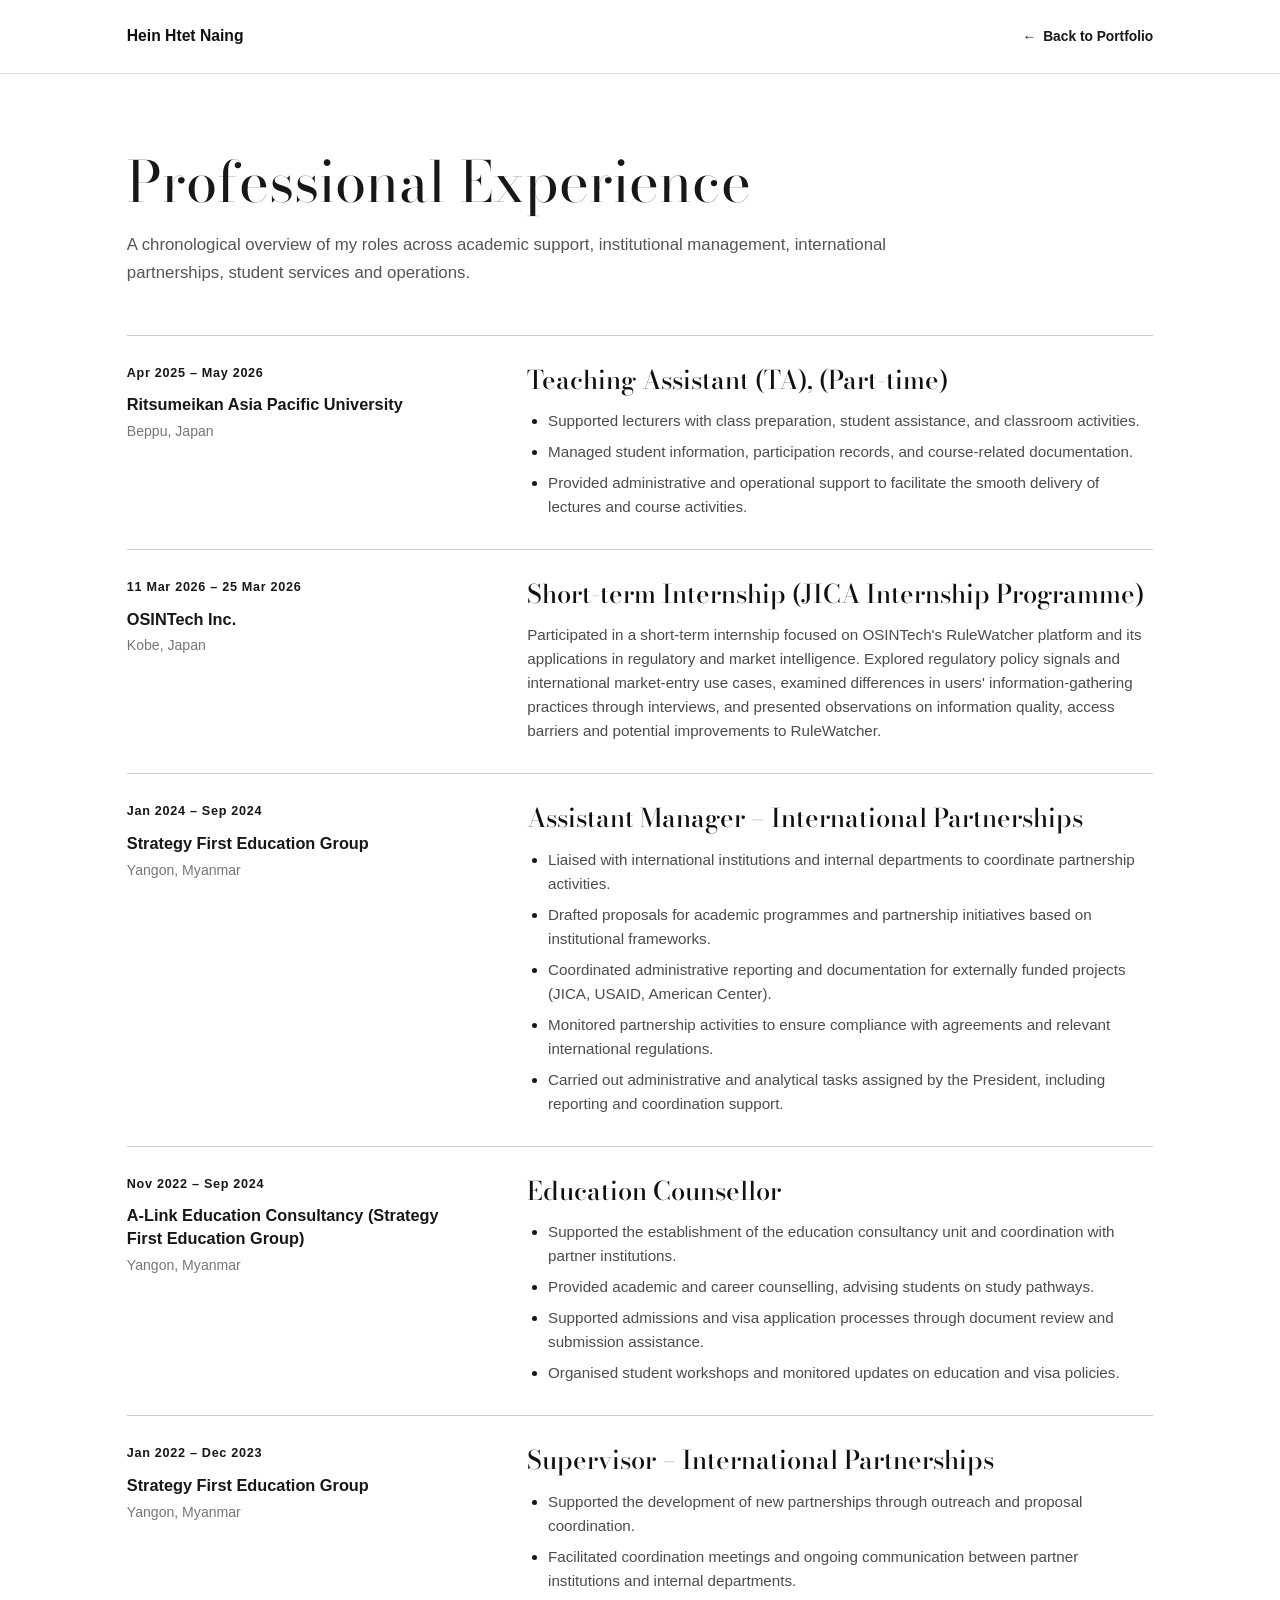
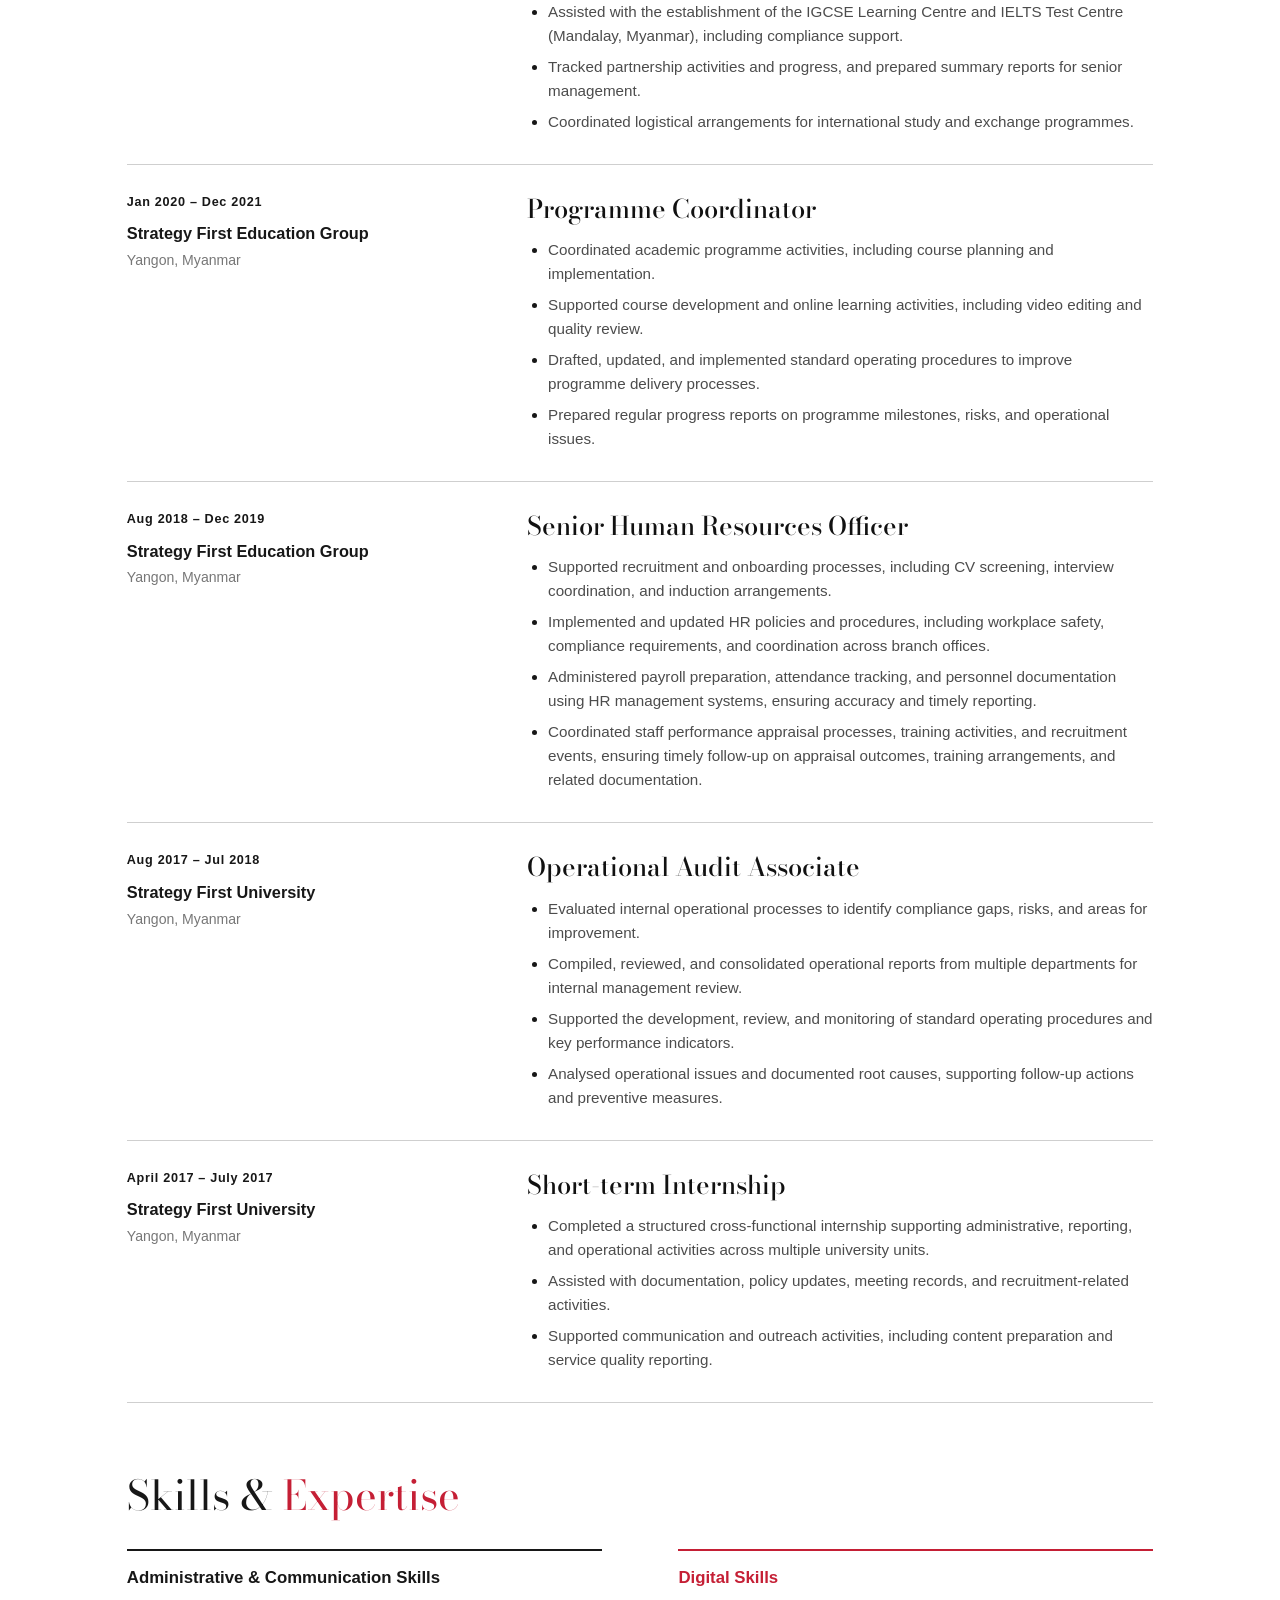
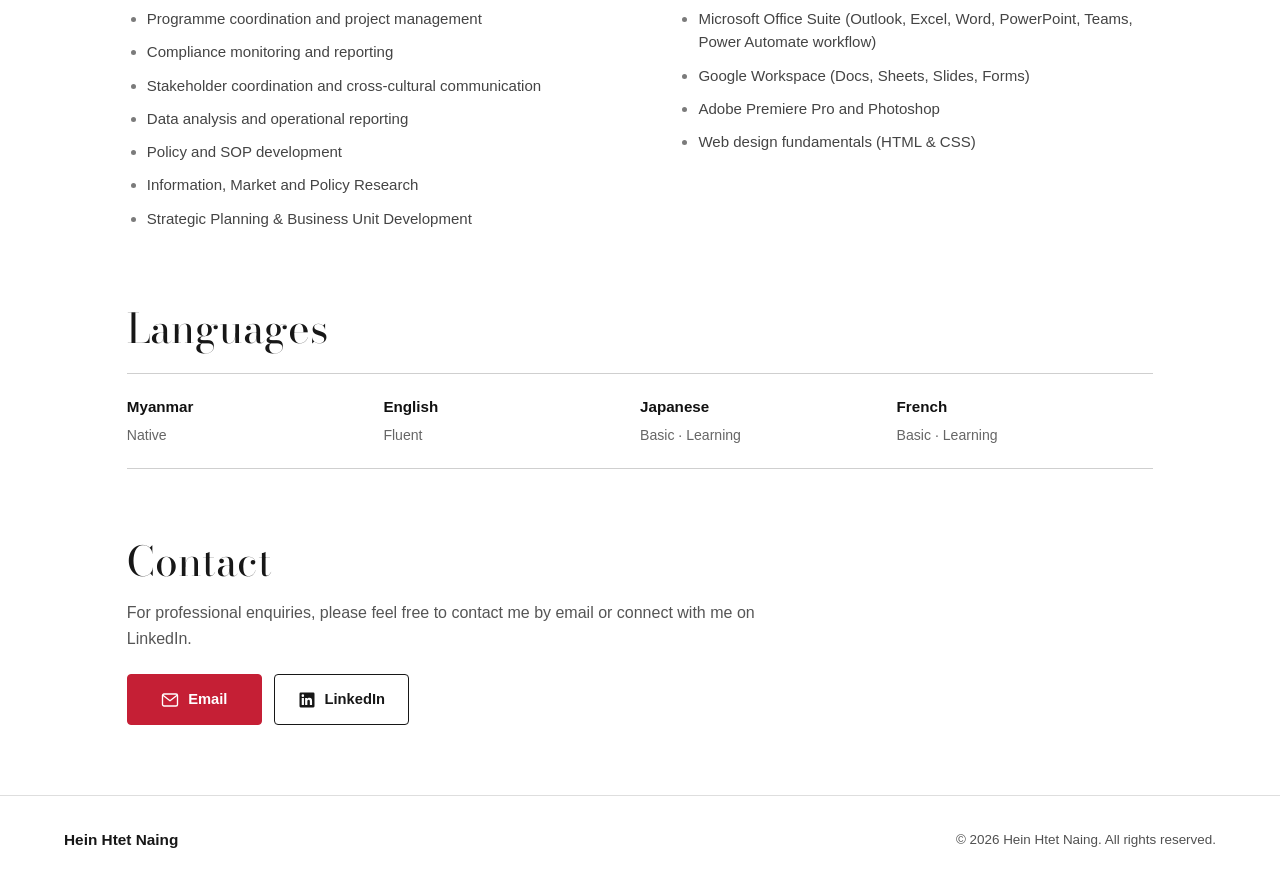
==== experience.html @ aef431fb "Refresh CSS version for new monochrome crimson theme" ====
<!DOCTYPE html>
<html lang="en">
<head>
    <meta charset="UTF-8">
    <meta name="viewport" content="width=device-width, initial-scale=1.0">
    <meta name="description" content="Professional experience of Hein Htet Naing.">
    <title>Professional Experience | Hein Htet Naing</title>
    <link rel="preconnect" href="https://fonts.googleapis.com">
    <link rel="preconnect" href="https://fonts.gstatic.com" crossorigin>
    <link href="https://fonts.googleapis.com/css2?family=Bodoni+Moda:wght@400;500;600&display=swap" rel="stylesheet">
    <link rel="stylesheet" href="css/style.css?v=20261022-bwcrimson1">
</head>
<body class="experience-standalone">
    <header class="experience-topbar">
        <div class="experience-topbar-inner">
            <a class="experience-brand" href="index.html">Hein Htet Naing</a>
            <a class="experience-back" href="index.html#experience"><span aria-hidden="true">←</span> Back to Portfolio</a>
        </div>
    </header>
    <main class="experience-detail-page">
        <header class="experience-page-header">
            <h1>Professional <span class="experience-title-accent">Experience</span></h1>
            <p>A chronological overview of my roles across academic support, institutional management, international partnerships, student services and operations.</p>
        </header>
        <section aria-label="Employment history" class="experience-list">
            <article class="experience-entry">
                <div class="experience-meta">
                    <span class="experience-date">Apr 2025 – May 2026</span>
                    <h3>Ritsumeikan Asia Pacific University</h3>
                    <span class="experience-location">Beppu, Japan</span>
                </div>
                <div class="experience-detail">
                    <h4>Teaching Assistant (TA), (Part-time)</h4>
                    <ul class="experience-responsibilities">
                        <li>Supported lecturers with class preparation, student assistance, and classroom activities.</li>
                        <li>Managed student information, participation records, and course-related documentation.</li>
                        <li>Provided administrative and operational support to facilitate the smooth delivery of lectures and course activities.</li>
                    </ul>
                </div>
            </article>
            <article class="experience-entry">
                <div class="experience-meta">
                    <span class="experience-date">11 Mar 2026 – 25 Mar 2026</span>
                    <h3>OSINTech Inc.</h3>
                    <span class="experience-location">Kobe, Japan</span>
                </div>
                <div class="experience-detail">
                    <h4>Short-term Internship (JICA Internship Programme)</h4>
                    <p>Participated in a short-term internship focused on OSINTech's RuleWatcher platform and its applications in regulatory and market intelligence. Explored regulatory policy signals and international market-entry use cases, examined differences in users' information-gathering practices through interviews, and presented observations on information quality, access barriers and potential improvements to RuleWatcher.</p>
                </div>
            </article>
            
            <article class="experience-entry">
                <div class="experience-meta">
                    <span class="experience-date">Jan 2024 – Sep 2024</span>
                    <h3>Strategy First Education Group</h3>
                    <span class="experience-location">Yangon, Myanmar</span>
                </div>
                <div class="experience-detail">
                    <h4>Assistant Manager – International Partnerships</h4>
                    <ul class="experience-responsibilities">
                        <li>Liaised with international institutions and internal departments to coordinate partnership activities.</li>
                        <li>Drafted proposals for academic programmes and partnership initiatives based on institutional frameworks.</li>
                        <li>Coordinated administrative reporting and documentation for externally funded projects (JICA, USAID, American Center).</li>
                        <li>Monitored partnership activities to ensure compliance with agreements and relevant international regulations.</li>
                        <li>Carried out administrative and analytical tasks assigned by the President, including reporting and coordination support.</li>
                    </ul>
                </div>
            </article>
            <article class="experience-entry">
                <div class="experience-meta">
                    <span class="experience-date">Nov 2022 – Sep 2024</span>
                    <h3>A-Link Education Consultancy (Strategy First Education Group)</h3>
                    <span class="experience-location">Yangon, Myanmar</span>
                </div>
                <div class="experience-detail">
                    <h4>Education Counsellor</h4>
                    <ul class="experience-responsibilities">
                        <li>Supported the establishment of the education consultancy unit and coordination with partner institutions.</li>
                        <li>Provided academic and career counselling, advising students on study pathways.</li>
                        <li>Supported admissions and visa application processes through document review and submission assistance.</li>
                        <li>Organised student workshops and monitored updates on education and visa policies.</li>
                    </ul>
                </div>
            </article>
            <article class="experience-entry">
                <div class="experience-meta">
                    <span class="experience-date">Jan 2022 – Dec 2023</span>
                    <h3>Strategy First Education Group</h3>
                    <span class="experience-location">Yangon, Myanmar</span>
                </div>
                <div class="experience-detail">
                    <h4>Supervisor – International Partnerships</h4>
                    <ul class="experience-responsibilities">
                        <li>Supported the development of new partnerships through outreach and proposal coordination.</li>
                        <li>Facilitated coordination meetings and ongoing communication between partner institutions and internal departments.</li>
                        <li>Assisted with the establishment of the IGCSE Learning Centre and IELTS Test Centre (Mandalay, Myanmar), including compliance support.</li>
                        <li>Tracked partnership activities and progress, and prepared summary reports for senior management.</li>
                        <li>Coordinated logistical arrangements for international study and exchange programmes.</li>
                    </ul>
                </div>
            </article>
            <article class="experience-entry">
                <div class="experience-meta">
                    <span class="experience-date">Jan 2020 – Dec 2021</span>
                    <h3>Strategy First Education Group</h3>
                    <span class="experience-location">Yangon, Myanmar</span>
                </div>
                <div class="experience-detail">
                    <h4>Programme Coordinator</h4>
                    <ul class="experience-responsibilities">
                        <li>Coordinated academic programme activities, including course planning and implementation.</li>
                        <li>Supported course development and online learning activities, including video editing and quality review.</li>
                        <li>Drafted, updated, and implemented standard operating procedures to improve programme delivery processes.</li>
                        <li>Prepared regular progress reports on programme milestones, risks, and operational issues.</li>
                    </ul>
                </div>
            </article>
            <article class="experience-entry">
                <div class="experience-meta">
                    <span class="experience-date">Aug 2018 – Dec 2019</span>
                    <h3>Strategy First Education Group</h3>
                    <span class="experience-location">Yangon, Myanmar</span>
                </div>
                <div class="experience-detail">
                    <h4>Senior Human Resources Officer</h4>
                    <ul class="experience-responsibilities">
                        <li>Supported recruitment and onboarding processes, including CV screening, interview coordination, and induction arrangements.</li>
                        <li>Implemented and updated HR policies and procedures, including workplace safety, compliance requirements, and coordination across branch offices.</li>
                        <li>Administered payroll preparation, attendance tracking, and personnel documentation using HR management systems, ensuring accuracy and timely reporting.</li>
                        <li>Coordinated staff performance appraisal processes, training activities, and recruitment events, ensuring timely follow-up on appraisal outcomes, training arrangements, and related documentation.</li>
                    </ul>
                </div>
            </article>
            <article class="experience-entry">
                <div class="experience-meta">
                    <span class="experience-date">Aug 2017 – Jul 2018</span>
                    <h3>Strategy First University</h3>
                    <span class="experience-location">Yangon, Myanmar</span>
                </div>
                <div class="experience-detail">
                    <h4>Operational Audit Associate</h4>
                    <ul class="experience-responsibilities">
                        <li>Evaluated internal operational processes to identify compliance gaps, risks, and areas for improvement.</li>
                        <li>Compiled, reviewed, and consolidated operational reports from multiple departments for internal management review.</li>
                        <li>Supported the development, review, and monitoring of standard operating procedures and key performance indicators.</li>
                        <li>Analysed operational issues and documented root causes, supporting follow-up actions and preventive measures.</li>
                    </ul>
                </div>
            </article>
            <article class="experience-entry">
                <div class="experience-meta">
                    <span class="experience-date">April 2017 – July 2017</span>
                    <h3>Strategy First University</h3>
                    <span class="experience-location">Yangon, Myanmar</span>
                </div>
                <div class="experience-detail">
                    <h4>Short-term Internship</h4>
                    <ul class="experience-responsibilities">
                        <li>Completed a structured cross-functional internship supporting administrative, reporting, and operational activities across multiple university units.</li>
                        <li>Assisted with documentation, policy updates, meeting records, and recruitment-related activities.</li>
                        <li>Supported communication and outreach activities, including content preparation and service quality reporting.</li>
                    </ul>
                </div>
            </article>
        </section>
        <section class="experience-skills-section" aria-labelledby="experience-skills-heading">
            <h2 id="experience-skills-heading">Skills &amp; <span>Expertise</span></h2>
            <div class="experience-skills-grid">
                <div class="experience-skill-column">
                    <h3>Administrative &amp; Communication Skills</h3>
                    <ul>
                        <li>Programme coordination and project management</li>
                        <li>Compliance monitoring and reporting</li>
                        <li>Stakeholder coordination and cross-cultural communication</li>
                        <li>Data analysis and operational reporting</li>
                        <li>Policy and SOP development</li>
                        <li>Information, Market and Policy Research</li>
                        <li>Strategic Planning & Business Unit Development</li>
                    </ul>
                </div>
                <div class="experience-skill-column">
                    <h3>Digital Skills</h3>
                    <ul>
                        <li>Microsoft Office Suite (Outlook, Excel, Word, PowerPoint, Teams, Power Automate workflow)</li>
                        <li>Google Workspace (Docs, Sheets, Slides, Forms)</li>
                        <li>Adobe Premiere Pro and Photoshop</li>
                        <li>Web design fundamentals (HTML &amp; CSS)</li>
                    </ul>
                </div>
            </div>
        </section>
        <section class="experience-languages-section" aria-labelledby="experience-languages-heading">
            <h2 id="experience-languages-heading">Languages</h2>
            <div class="experience-language-list" aria-label="Language proficiency">
                <div><strong>Myanmar</strong><span>Native</span></div>
                <div><strong>English</strong><span>Fluent</span></div>
                <div><strong>Japanese</strong><span>Basic · Learning</span></div>
                <div><strong>French</strong><span>Basic · Learning</span></div>
            </div>
        </section>
        <section class="experience-contact-section" aria-labelledby="experience-contact-heading">
            <h2 id="experience-contact-heading">Contact</h2>
            <p>For professional enquiries, please feel free to contact me by email or connect with me on LinkedIn.</p>
            <div class="experience-contact-links">
                <a href="mailto:hhn.info12@gmail.com"><svg viewBox="0 0 24 24" fill="none" stroke="currentColor" stroke-width="1.8" stroke-linecap="round" stroke-linejoin="round" aria-hidden="true"><rect x="2" y="4" width="20" height="16" rx="2"/><path d="m3 6 9 7 9-7"/></svg>Email</a>
                <a href="https://www.linkedin.com/in/hhn0011" target="_blank" rel="noopener noreferrer"><svg viewBox="0 0 24 24" fill="currentColor" aria-hidden="true"><path d="M20.45 2H3.55A1.55 1.55 0 0 0 2 3.55v16.9A1.55 1.55 0 0 0 3.55 22h16.9A1.55 1.55 0 0 0 22 20.45V3.55A1.55 1.55 0 0 0 20.45 2ZM7.94 18.75H4.97V9.2h2.97ZM6.46 7.9a1.72 1.72 0 1 1 0-3.44 1.72 1.72 0 0 1 0 3.44Zm12.29 10.85h-2.96V14.1c0-1.11-.02-2.53-1.54-2.53-1.54 0-1.77 1.2-1.77 2.45v4.73H9.52V9.2h2.84v1.3h.04c.4-.75 1.36-1.54 2.8-1.54 3 0 3.55 1.98 3.55 4.55Z"/></svg>LinkedIn</a>
            </div>
        </section>
    </main>
    <footer class="site-footer experience-detail-footer">
        <div class="footer-inner">
            <span class="footer-name">Hein Htet Naing</span>
            <div class="footer-right">
                <span class="footer-copyright">&copy; 2026 Hein Htet Naing. All rights reserved.</span>
            </div>
        </div>
    </footer>
</body>
</html>
---- css/style.css ----
/* == 01. COLOUR SYSTEM == */
:root {
    --white: #FFFFFF;
    --black: #111111;
    --grey: #555555;
    --red: #C51F35;
    --linkedin-blue: #0A66C2;
    --navy: #193F84;
    --cyan: #55C9D9;
    --green: #00865F;
    --gold: #FFCC00;
    --gold-dark: #806300;
    --light-border: #DDDDDD;
    --nav-space: 132px;
}

/* == 02. BASIC WEBSITE SETTINGS == */
* { margin: 0; padding: 0; box-sizing: border-box; }
html {
    scroll-behavior: smooth;
    /* Gentle page-to-page scrolling without trapping longer sections */
    scroll-snap-type: none;
}
body {
    font-family: Arial, Helvetica, sans-serif;
    font-size: 16px;
    line-height: 1.7;
    background: var(--white);
    color: var(--black);
}
a { color: inherit; text-decoration: none; }
a:focus-visible, button:focus-visible {
    outline: 3px solid var(--cyan);
    outline-offset: 3px;
}
.skip-link {
    position: fixed;
    top: -100px; left: 10px; z-index: 2000;
    background: var(--white); color: var(--black);
    padding: 10px 16px;
}
.skip-link:focus { top: 10px; }

/* == 03. FULL-SCREEN INTRODUCTION WITH EDGE-TO-EDGE DIVIDER == */
.Intro {
    width: 100%;
    min-height: 100vh;
    min-height: 100svh;
    padding: 0;
    border-bottom: 2px solid var(--black);
    display: flex;
    align-items: stretch;
    background: var(--white);
    scroll-snap-align: start;
}
.Intro-box {
    width: 100%;
    min-height: calc(100vh - 2px);
    min-height: calc(100svh - 2px);
    display: flex;
    flex-direction: column;
    justify-content: space-evenly;
    padding: clamp(28px, 4vw, 60px) clamp(24px, 6.5vw, 110px);
    padding-left: clamp(46px, 9vw, 150px);
    padding-right: clamp(32px, 7.5vw, 128px);
    border: 0;
    border-radius: 0;
    background: var(--white);
}
.Intro-label {
    color: var(--red);
    font-size: clamp(1.25rem, 1.65vw, 1.5rem);
    font-weight: 700;
    letter-spacing: 0.1em;
    margin-bottom: 0;
}
.Intro h1 {
    font-family: "Bodoni Moda", Georgia, "Times New Roman", serif;
    font-size: clamp(3.7rem, 7vw, 6.6rem);
    font-weight: 400;
    line-height: 0.98;
    letter-spacing: -0.025em;
    color: var(--black);
    margin-bottom: 0;
}

/* == 04. FIVE INTERESTS: ORIGINAL COLOURED UNDERLINES == */
.Intro-interests {
    display: flex;
    flex-wrap: wrap;
    align-items: flex-start;
    gap: 12px 26px;
    margin-bottom: 0;
}
.Intro-interests span {
    display: inline-block;
    width: auto;
    min-height: 0;
    padding: 0 0 6px;
    font-size: clamp(1rem, 1.22vw, 1.13rem);
    font-weight: 600;
    line-height: 1.45;
    text-align: left;
    color: var(--black);
    border: 0;
    border-bottom: 3px solid transparent;
}
.Intro-interests .interest-red { border-bottom-color: var(--red); }
.Intro-interests .interest-navy { border-bottom-color: var(--navy); }
.Intro-interests .interest-cyan { border-bottom-color: var(--cyan); }
.Intro-interests .interest-green { border-bottom-color: var(--green); }
.Intro-interests .interest-gold { border-bottom-color: var(--gold); }

/* == 05. INTRODUCTION PARAGRAPH == */
.Intro-description {
    width: 100%;
    max-width: 920px;
    font-size: clamp(1.075rem, 1.35vw, 1.2rem);
    font-weight: 400;
    line-height: 1.65;
    color: var(--grey);
    white-space: normal;
    margin-bottom: 0;
}

/* == 06. INTRODUCTION BUTTONS == */
.Intro-buttons { display: flex; flex-wrap: wrap; gap: 14px; }
.Intro-buttons a, .Intro-button-placeholder {
    display: inline-flex;
    align-items: center;
    justify-content: center;
    width: 172px;
    min-height: 52px;
    padding: 12px 20px;
    border: 1px solid transparent;
    border-radius: 4px;
    font-size: 1.05rem;
    font-weight: 600;
}
.Intro-button-primary {
    gap: 10px;
    background: var(--linkedin-blue);
    border-color: var(--linkedin-blue);
    color: var(--white);
}
.linkedin-icon {
    display: block;
    width: 20px;
    height: 20px;
    flex: 0 0 20px;
}
.Intro-button-primary:hover {
    background: #004182;
    border-color: #004182;
}
.Intro-button-secondary {
    gap: 10px;
    background: var(--black);
    border-color: var(--black);
    color: var(--white);
}
.Intro-button-secondary:hover {
    background: #333333;
    border-color: #333333;
}
.contact-icon {
    display: block;
    width: 20px;
    height: 20px;
    flex: 0 0 20px;
}
.Intro-button-placeholder { cursor: default; }

/* == 07. REMAINING SECTIONS & LEFT NAVIGATION SPACE == */
.page-content {
    scroll-snap-align: none;
    background-color: #FFFFFF;
    padding: 0 0 0 var(--nav-space);
}
.content-section {
    width: 100%;
    padding: clamp(28px, 4vw, 60px);
    margin: 0;
    background: #FFFFFF;
    color: var(--black);
    scroll-margin-top: 20px;
}
.content-section h2 {
    font-size: clamp(1.6rem, 3vw, 2.5rem);
    line-height: 1.2;
    margin-bottom: 20px;
}
.content-section p {
    max-width: 76ch;
    color: inherit;
}
.dark-section {
    background: var(--white);
    color: var(--black);
    border: 0;
}
/* == ABOUT ME: EDITORIAL TWO-COLUMN LAYOUT == */
.about-section {
    position: relative;
    padding-top: clamp(56px, 8vw, 112px);
    padding-bottom: clamp(56px, 8vw, 112px);
    padding-right: clamp(48px, 8vw, 120px);
}
.about-section::after {
    content: "";
    position: absolute;
    left: calc(-1 * var(--nav-space));
    right: 0;
    bottom: 0;
    height: 2px;
    background: var(--black);
}
.about-layout {
    display: grid;
    grid-template-columns: minmax(220px, 0.85fr) minmax(0, 1.4fr);
    gap: clamp(30px, 6vw, 100px);
    align-items: start;
}
.about-label {
    color: var(--red) !important;
    font-size: 0.9rem;
    font-weight: 700;
    letter-spacing: 0.12em;
    margin-bottom: 22px;
}
.about-section h2 {
    font-family: "Bodoni Moda", Georgia, "Times New Roman", serif;
    font-size: clamp(2.8rem, 4.3vw, 4.6rem);
    font-weight: 400;
    line-height: 1.13;
    letter-spacing: -0.025em;
    margin: 0;
    max-width: 13ch;
}
.about-title-accent { color: var(--navy); }
.about-reflection {
    max-width: 35ch;
    margin-top: clamp(25px, 3vw, 40px);
    font-size: clamp(1.05rem, 1.3vw, 1.2rem);
    line-height: 1.7;
    color: var(--grey) !important;
}
.about-journey-line {
    display: block;
    width: min(100%, 320px);
    height: auto;
    margin-top: 22px;
}
.about-biography {
    max-width: 690px;
    padding-right: clamp(8px, 2vw, 24px);
}
.about-biography p {
    font-size: clamp(1.05rem, 1.25vw, 1.18rem);
    font-weight: 400;
    line-height: 1.85;
    color: var(--grey);
    max-width: none;
}
.about-biography p + p {
    margin-top: 1.4em;
}
@media (max-width: 900px) {
    .about-layout {
        grid-template-columns: 1fr;
        gap: 30px;
    }
    .about-section h2 { max-width: 18ch; }
}
@media (max-width: 768px) {
    .about-section {
        padding-top: 48px;
        padding-bottom: 48px;
        padding-right: 20px;
    }
    .about-section::after { left: 0; }
    .about-biography { padding-right: 0; }
    .about-label { margin-bottom: 16px; }
    .about-section h2 { font-size: clamp(2.7rem, 9vw, 4rem); }
    .about-reflection { margin-top: 22px; }
    .about-journey-line { margin-top: 14px; }
    .about-biography p { font-size: 1.05rem; line-height: 1.75; }
}

/* == AREAS OF FOCUS: FULL-WIDTH DARK RESEARCH SECTION == */
.focus-section {
    position: relative;
    isolation: isolate;
    background: #111111;
    color: #FFFFFF;
    padding-top: clamp(65px, 8vw, 112px);
    padding-bottom: clamp(65px, 8vw, 112px);
    padding-right: clamp(48px, 8vw, 120px);
}
.focus-section::before {
    content: "";
    position: absolute;
    z-index: -1;
    top: 0;
    bottom: 0;
    left: calc(-1 * var(--nav-space));
    right: 0;
    background: #111111;
}
.focus-section::after {
    content: "";
    position: absolute;
    bottom: 0;
    left: calc(-1 * var(--nav-space));
    right: 0;
    height: 1px;
    background: #FFFFFF;
}
.focus-inner { width: 100%; }
.focus-label {
    color: var(--red) !important;
    font-size: 0.9rem;
    font-weight: 700;
    letter-spacing: 0.12em;
    margin-bottom: 18px;
}
.focus-section h2 {
    font-family: "Bodoni Moda", Georgia, "Times New Roman", serif;
    font-size: clamp(3rem, 5vw, 5rem);
    line-height: 1.12;
    letter-spacing: -0.025em;
    font-weight: 400;
    color: #FFFFFF;
    margin-bottom: 24px;
}
.focus-title-accent { color: var(--gold); }
.focus-introduction {
    max-width: 830px !important;
    color: #C9C9C9 !important;
    font-size: clamp(1.05rem, 1.25vw, 1.18rem);
    line-height: 1.52;
}
.focus-grid {
    display: grid;
    grid-template-columns: repeat(2, minmax(0, 1fr));
    column-gap: clamp(32px, 5vw, 80px);
    row-gap: clamp(18px, 2.5vw, 34px);
    margin-top: clamp(25px, 3vw, 43px);
}
.focus-item {
    min-width: 0;
    border-top: 2px solid var(--focus-accent);
    padding-top: 18px;
}
.focus-item-1 { --focus-accent: var(--red); }
.focus-item-2 { --focus-accent: var(--navy); }
.focus-item-3 { --focus-accent: var(--cyan); }
.focus-item-4 { --focus-accent: var(--green); }
.focus-item-5 { --focus-accent: var(--gold); }
.focus-item-6 { --focus-accent: #B9B9B9; }
.focus-number {
    display: block;
    font-size: 0.95rem;
    font-weight: 700;
    letter-spacing: 0.06em;
    color: var(--focus-accent);
    margin-bottom: 10px;
}
.focus-item h3 {
    color: #FFFFFF;
    font-size: clamp(1.15rem, 1.45vw, 1.4rem);
    line-height: 1.35;
    font-weight: 600;
    margin-bottom: 8px;
}
.focus-item p {
    color: #CACACA !important;
    font-size: .875rem;
    line-height: 1.48;
}
@media (max-width: 768px) {
    .content-section.focus-section {
        padding: 52px 24px 64px;
    }
    .focus-grid {
        grid-template-columns: 1fr;
        row-gap: 22px;
        margin-top: 27px;
    }
    .focus-section h2 { font-size: clamp(2.8rem, 9vw, 4.2rem); }
}

/* == EXPERIENCE: EDITORIAL CAREER SUMMARY == */
.experience-section {
    position: relative;
    padding-top: clamp(58px, 7vw, 100px);
    padding-bottom: clamp(64px, 7vw, 105px);
    padding-right: clamp(48px, 8vw, 120px);
}
.experience-section::after {
    content: "";
    position: absolute;
    bottom: 0;
    left: calc(-1 * var(--nav-space));
    right: 0;
    height: 2px;
    background: var(--black);
}
.experience-label {
    color: var(--red) !important;
    font-size: 0.9rem;
    letter-spacing: .12em;
    font-weight: 700;
    margin-bottom: 16px;
}
.experience-section h2 {
    font-family: "Bodoni Moda", Georgia, "Times New Roman", serif;
    font-weight: 400;
    line-height: 1.14;
    letter-spacing: -.025em;
    font-size: clamp(2.8rem, 4.9vw, 4.9rem);
    margin-bottom: 21px;
}
.experience-title-accent { color: var(--navy); }
.experience-intro > p:last-child {
    font-size: clamp(1.05rem, 1.3vw, 1.18rem);
    line-height: 1.75;
    color: var(--grey);
    max-width: 720px;
}
.experience-list { margin-top: clamp(24px, 3vw, 42px); }
.experience-entry {
    border-top: 1px solid #CCCCCC;
    display: grid;
    grid-template-columns: minmax(190px, .9fr) minmax(0, 1.5fr);
    gap: clamp(22px, 5vw, 80px);
    padding: 26px 0 31px;
}
.experience-date {
    display: block;
    font-size: .85rem;
    letter-spacing: .045em;
    color: #696969;
    margin-bottom: 7px;
}
.experience-meta h3 { font-size: 1.07rem; line-height: 1.4; font-weight: 700; }
.experience-location { display: block; margin-top: 4px; color: #777777; font-size: .95rem; line-height: 1.45; }
.experience-detail h4 { font-size: clamp(1.18rem, 1.55vw, 1.45rem); line-height: 1.4; margin-bottom: 11px; }
.experience-note { font-size: .85em; font-weight: 400; color: var(--grey); }
.experience-detail p { color: var(--grey); font-size: 1.02rem; line-height: 1.8; }
.experience-responsibilities { list-style: disc; padding-left: 1.25rem; margin: 4px 0 0; color: var(--grey); font-size: 1.02rem; line-height: 1.5; }
.experience-responsibilities li + li { margin-top: 4px; }
.experience-responsibilities li::marker { color: var(--navy); }
.experience-additional {
    border-top: 1px solid #CCCCCC;
    padding: 22px 0 8px;
}
.experience-additional p {
    color: var(--grey);
    font-size: 1rem;
    line-height: 1.75;
    margin-bottom: 10px;
}
.experience-additional strong { color: var(--black); }
/* Unified accent for all three featured roles. */
.experience-entry-1, .experience-entry-2, .experience-entry-3 { --experience-accent: #193F84; --experience-tint: #EDF2FC; }
.experience-entry { border-top: 2px solid var(--experience-accent, #193F84); }
.experience-entry .experience-date { color: var(--experience-accent, var(--navy)); font-weight: 700; }
.experience-tags { display: flex; flex-wrap: wrap; gap: 9px; margin-top: 16px; }
.experience-tag {
    display: inline-flex;
    align-items: center;
    min-height: 30px;
    padding: 5px 11px;
    border: 1px solid var(--experience-accent, #193F84);
    border-radius: 4px;
    background: var(--experience-tint, #EDF2FC);
    color: var(--experience-accent, var(--navy));
    font-size: .82rem;
    line-height: 1.35;
    font-weight: 600;
}
.experience-more {
    display: inline-flex;
    align-items: center;
    gap: 14px;
    margin-top: 25px;
    padding: 12px 0 6px;
    border-bottom: 2px solid var(--navy);
    font-weight: 700;
    color: var(--navy);
}
.experience-more:hover { color: var(--red); border-bottom-color: var(--red); }
@media (max-width: 768px) {
    .content-section.experience-section { padding: 52px 24px 64px; }
    .experience-entry { grid-template-columns: 1fr; gap: 15px; padding: 23px 0; }
    .experience-section h2 { font-size: clamp(2.7rem, 9vw, 4rem); }
}

/* == EDUCATION: ACADEMIC JOURNEY WITH INSTITUTION MILESTONES == */
.education-section {
    position: relative;
    padding-top: clamp(58px, 7vw, 100px);
    padding-bottom: clamp(70px, 8vw, 118px);
    padding-right: clamp(48px, 8vw, 120px);
}
.education-section::after {
    content: "";
    position: absolute;
    left: calc(-1 * var(--nav-space));
    right: 0;
    bottom: 0;
    height: 2px;
    background: var(--black);
}
.education-label {
    color: var(--red) !important;
    font-size: .9rem;
    font-weight: 700;
    letter-spacing: .12em;
    margin-bottom: 16px;
}
.education-section h2 {
    font-family: "Bodoni Moda", Georgia, "Times New Roman", serif;
    font-weight: 400;
    font-size: clamp(2.8rem, 4.9vw, 4.9rem);
    line-height: 1.14;
    letter-spacing: -.025em;
    margin-bottom: 21px;
}
.education-title-accent { color: var(--green); }
.education-intro > p:last-child {
    color: var(--grey);
    font-size: clamp(1.05rem, 1.3vw, 1.18rem);
    line-height: 1.75;
    max-width: 720px;
}
.education-list {
    margin-top: clamp(25px, 3vw, 43px);
}
.education-entry {
    display: grid;
    grid-template-columns: minmax(110px, 150px) 30px minmax(0, 1fr);
    column-gap: clamp(16px, 2.4vw, 35px);
    min-height: 0;
}
.education-meta {
    padding-top: 7px;
    text-align: right;
}
.education-date {
    color: var(--school-accent);
    font-size: 1.125rem;
    font-weight: 700;
    line-height: 1.45;
}
.education-marker {
    position: relative;
    min-height: 100%;
}
.education-marker::before {
    content: "";
    position: absolute;
    z-index: 1;
    left: 50%;
    top: 8px;
    width: 20px;
    height: 20px;
    transform: translateX(-50%);
    border-radius: 50%;
    border: 3px solid #FFFFFF;
    box-shadow: 0 0 0 1px var(--school-accent);
    background: var(--school-accent);
}
.education-marker::after {
    content: "";
    position: absolute;
    left: calc(50% - 1px);
    top: 31px;
    bottom: 0;
    width: 2px;
    background: #D3D7DC;
}
.education-entry:last-child .education-marker::after { bottom: -34px; }
.education-details {
    padding-bottom: clamp(28px, 3.5vw, 46px);
    min-width: 0;
}
.education-entry:last-child .education-details { padding-bottom: 0; }
.education-details::before { content: none; display: none; }
.education-details h3 {
    font-family: "Bodoni Moda", Georgia, "Times New Roman", serif;
    color: var(--black);
    font-size: clamp(1.38rem, 2vw, 1.92rem);
    font-weight: 500;
    line-height: 1.32;
    letter-spacing: -.012em;
    margin: 0 0 10px;
}
.education-school {
    color: #333333 !important;
    font-size: 1rem;
    line-height: 1.4;
    font-weight: 500;
}
.education-note {
    color: #6B6B6B !important;
    font-size: 1rem;
    line-height: 1.5;
    margin-top: 9px;
}
@media (max-width: 768px) {
    .content-section.education-section { padding: 52px 24px 76px; }
    .education-section h2 { font-size: clamp(2.7rem, 9vw, 4rem); }
    .education-list { margin-top: 25px; }
    .education-entry { grid-template-columns: minmax(75px, 88px) 22px minmax(0,1fr); column-gap: 10px; min-height: 0; }
    .education-meta { padding-top: 5px; }
    .education-date { font-size: 1rem; }
    .education-marker::before { width: 17px; height: 17px; top: 7px; }
    .education-marker::after { top: 27px; }
    .education-details h3 { font-size: clamp(1.25rem, 5vw, 1.65rem); }
    .education-details { padding-bottom: 30px; }
    .education-school, .education-note { font-size: 1rem; }
}
@media (max-width: 380px) {
    .education-entry { grid-template-columns: 68px 18px minmax(0,1fr); column-gap: 8px; }
    .education-date { font-size: 1rem; }
}

/* == LANGUAGES: FOUR-COLUMN DARK MULTILINGUAL PROFICIENCY == */
.languages-section {
    position: relative;
    isolation: isolate;
    background: #111111;
    color: #FFFFFF;
    padding-top: clamp(56px, 7vw, 92px);
    padding-bottom: clamp(56px, 7vw, 92px);
    padding-right: clamp(48px, 8vw, 120px);
}
.languages-section::before {
    content: "";
    position: absolute;
    z-index: -1;
    top: 0;
    bottom: 0;
    left: calc(-1 * var(--nav-space));
    right: 0;
    background: #111111;
}
.languages-section::after {
    content: "";
    position: absolute;
    bottom: 0;
    left: calc(-1 * var(--nav-space));
    right: 0;
    height: 1px;
    background: #FFFFFF;
}
.languages-label {
    color: var(--red) !important;
    font-size: .9rem;
    font-weight: 700;
    letter-spacing: .12em;
    margin-bottom: 18px;
}
.languages-section h2 {
    font-family: "Bodoni Moda", Georgia, "Times New Roman", serif;
    font-size: clamp(3rem, 5vw, 5rem);
    line-height: 1.12;
    letter-spacing: -.025em;
    font-weight: 400;
    color: #FFFFFF;
    margin-bottom: 24px;
}
.languages-title-accent { color: var(--gold); }
.languages-introduction {
    max-width: 830px;
    color: #C9C9C9 !important;
    font-size: clamp(1.05rem, 1.25vw, 1.18rem);
    line-height: 1.8;
}
.language-grid {
    display: grid;
    grid-template-columns: repeat(4, minmax(0, 1fr));
    margin-top: clamp(32px, 4vw, 54px);
    border: 1px solid #3A3A3A;
}
.language-cell {
    display: flex;
    flex-direction: column;
    align-items: center;
    text-align: center;
    min-width: 0;
    padding: 26px clamp(10px, 1.7vw, 22px) 22px;
    border-right: 1px solid #3A3A3A;
}
.language-cell:last-child { border-right: 0; }
.language-glyph {
    font-family: "Bodoni Moda", Georgia, serif;
    font-size: clamp(2.2rem, 3vw, 3rem);
    font-weight: 400;
    color: var(--gold);
    line-height: 1.2;
    margin-bottom: 12px;
}
.language-cell h3 {
    font-family: "Bodoni Moda", Georgia, serif;
    font-weight: 500;
    font-size: clamp(1.05rem, 1.35vw, 1.35rem);
    line-height: 1.35;
    color: #FFFFFF;
}
.language-level {
    margin-top: 8px;
    font-size: 1rem;
    line-height: 1.5;
    color: #C9C9C9 !important;
}
.language-stars {
    display: flex;
    justify-content: center;
    gap: 4px;
    margin-top: auto;
    padding-top: 16px;
    font-size: 1rem;
    line-height: 1;
}
.star-filled { color: var(--gold); font-family: Arial, Helvetica, sans-serif; font-weight: 700; }
.star-empty { color: #777777; font-family: Arial, Helvetica, sans-serif; font-weight: 400; }
@media (max-width: 1000px) {
    .language-grid { grid-template-columns: repeat(2, minmax(0, 1fr)); }
    .language-cell:nth-child(2) { border-right: 0; }
    .language-cell:nth-child(-n+2) { border-bottom: 1px solid #3A3A3A; }
}
@media (max-width: 768px) {
    .content-section.languages-section { padding: 52px 24px 64px; }
    .languages-section h2 { font-size: clamp(2.8rem, 9vw, 4.2rem); }
    .language-grid { margin-top: 32px; }
}
@media (max-width: 460px) {
    .language-grid { grid-template-columns: 1fr; }
    .language-cell { border-right: 0; border-bottom: 1px solid #3A3A3A; }
    .language-cell:last-child { border-bottom: 0; }
}

/* == CONSISTENT, RESTRAINED SECTION HEADINGS == */
.about-section h2,
.focus-section h2,
.experience-section h2,
.education-section h2,
.languages-section h2 {
    font-size: clamp(2.5rem, 4.3vw, 4.3rem);
}
@media (max-width: 768px) {
    .about-section h2,
    .focus-section h2,
    .experience-section h2,
    .education-section h2,
    .languages-section h2 {
        font-size: clamp(2.35rem, 7.5vw, 3.5rem);
    }
}

/* == CREDENTIALS: INTERACTIVE WHITE AND GOLD DIRECTORY == */
.credentials-section {
    position: relative;
    background: #FFFFFF;
    padding-top: clamp(58px, 7vw, 100px);
    padding-bottom: clamp(64px, 7vw, 105px);
    padding-right: clamp(48px, 8vw, 120px);
}
.credentials-section::after {
    content: "";
    position: absolute;
    bottom: 0;
    left: calc(-1 * var(--nav-space));
    right: 0;
    height: 2px;
    background: var(--black);
}
.credentials-label {
    color: var(--red) !important;
    font-size: .9rem;
    font-weight: 700;
    letter-spacing: .12em;
    margin-bottom: 16px;
}
.credentials-heading-row {
    display: flex;
    align-items: center;
    justify-content: space-between;
    gap: 20px;
}
.credentials-section h2 {
    font-family: "Bodoni Moda", Georgia, "Times New Roman", serif;
    font-size: clamp(2.5rem, 4.3vw, 4.3rem);
    font-weight: 400;
    line-height: 1.14;
    letter-spacing: -.025em;
    margin: 0;
}
.credentials-title-accent { color: var(--gold); }
.credential-award-icon { width: 24px; height: 24px; flex: 0 0 24px; }
.credentials-tabs {
    display: flex;
    flex-wrap: wrap;
    gap: 10px;
    margin: clamp(36px, 4vw, 56px) 0 24px;
}
.credentials-tab {
    background: #FFFFFF;
    color: #111111;
    border: 1px solid #E4CE93;
    border-radius: 5px;
    font: 600 .95rem/1.3 Arial, Helvetica, sans-serif;
    padding: 11px 18px;
    cursor: pointer;
    transition: background .18s ease, border-color .18s ease, color .18s ease;
}
.credentials-tab[aria-selected="true"] {
    background: var(--gold);
    color: #FFFFFF;
    border-color: var(--gold);
}
.credentials-tab:hover:not([aria-selected="true"]) { background: #FFF9E9; }
.credentials-tab:focus-visible { outline: 3px solid var(--navy); outline-offset: 3px; }
.credentials-panel { display: grid; gap: 12px; }
.credentials-panel[hidden] { display: none; }
.credential-item {
    display: flex;
    align-items: flex-start;
    gap: 18px;
    border: 2px solid #E4CE77;
    border-radius: 7px;
    padding: 18px 24px 18px 20px;
    background: #FFFFFF;
    transition: background .18s ease, border-color .18s ease;
}
.credential-item:hover { background: #FFFBEF; border-color: #D1AA19; }
.credential-item::before {
    content: "";
    align-self: stretch;
    flex: 0 0 4px;
    width: 4px;
    border-radius: 2px;
    background: var(--gold);
}
.credential-item-body { flex: 1 1 auto; min-width: 0; }
.credential-issuer {
    font-size: .78rem;
    line-height: 1.5;
    font-weight: 700;
    text-transform: uppercase;
    letter-spacing: .07em;
    color: #947300 !important;
    margin-bottom: 4px;
}
.credential-item h3 {
    font-size: .9rem;
    line-height: 1.38;
    font-weight: 600;
    color: #161616;
}
.credentials-panel#credentials-panel-activities .credential-item h3 { font-weight: 400; }
.credentials-panel#credentials-panel-activities .credential-item h3 strong { font-weight: 700; }
.credential-year { margin-top: 4px; color: #666666 !important; font-size: .86rem; line-height: 1.35; }
.credential-item > .credential-award-icon { color: var(--gold); width: 20px; height: 20px; margin-top: 3px; }
@media (max-width: 768px) {
    .content-section.credentials-section { padding: 52px 24px 64px; }
    .credentials-section h2 { font-size: clamp(2.35rem, 7.5vw, 3.5rem); }
    .credentials-tabs { margin-top: 32px; }
    .credential-item { padding: 18px 15px; gap: 12px; }
    .credential-issuer { font-size: .73rem; }
    .credential-item h3 { font-size: .88rem; }
}
@media (max-width: 420px) {
    .credentials-tab { padding: 10px 12px; }
}

/* == HOBBIES: COMPACT TWO-COLUMN EDITORIAL LIST == */
.hobbies-section {
    position: relative;
    background: #FFFFFF;
    padding-top: clamp(52px, 6vw, 84px);
    padding-bottom: clamp(56px, 6vw, 88px);
    padding-right: clamp(48px, 8vw, 120px);
}
.hobbies-section::after {
    content: "";
    position: absolute;
    left: calc(-1 * var(--nav-space));
    right: 0;
    bottom: 0;
    height: 2px;
    background: #111111;
}
.hobbies-label { color: var(--red) !important; font-size: .9rem; font-weight: 700; letter-spacing: .12em; margin-bottom: 16px; }
.hobbies-section h2 {
    font-family: "Bodoni Moda", Georgia, "Times New Roman", serif;
    font-size: clamp(2.5rem, 4.3vw, 4.3rem);
    font-weight: 400;
    line-height: 1.14;
    letter-spacing: -.025em;
    margin-bottom: 15px;
}
.hobbies-title-accent { color: var(--green); }
.hobbies-intro { color: #555555 !important; font-size: 1.06rem; line-height: 1.55; max-width: 720px; }
.hobbies-grid {
    display: grid;
    grid-template-columns: repeat(2, minmax(0, 1fr));
    column-gap: clamp(24px, 4vw, 68px);
    row-gap: 0;
    margin-top: clamp(19px, 2.6vw, 34px);
}
.hobby-card {
    --hobby-accent: var(--green);
    display: flex;
    align-items: flex-start;
    min-width: 0;
    gap: 13px;
    padding: 20px 0;
    border: none;
    border-bottom: 1px solid #D9DDDD;
    border-radius: 0;
    background: transparent;
}
.hobby-card:nth-child(1) { --hobby-accent: var(--red); }
.hobby-card:nth-child(2) { --hobby-accent: var(--gold); }
.hobby-card:nth-child(3) { --hobby-accent: var(--cyan); }
.hobby-card:nth-child(4) { --hobby-accent: var(--green); }
.hobby-icon { display: block; flex: 0 0 30px; color: var(--hobby-accent); width: 30px; height: 30px; margin: 0; }
.hobby-card-copy { flex: 1 1 auto; min-width: 0; }
.hobby-card h3 { font-size: 1.06rem; font-weight: 600; line-height: 1.35; margin: 0 0 4px; }
.hobby-card p { font-size: .9rem; line-height: 1.45; color: #555555 !important; }
@media (max-width: 768px) {
    .content-section.hobbies-section { padding: 52px 24px 64px; }
    .hobbies-section h2 { font-size: clamp(2.35rem, 7.5vw, 3.5rem); }
    .hobbies-grid { column-gap: 22px; margin-top: 20px; }
    .hobby-card { padding: 17px 0; gap: 10px; }
}
@media (max-width: 520px) {
    .hobbies-grid { grid-template-columns: 1fr; }
}

/* == CONTACT: BLACK / BRIGHT CYAN TYPOGRAPHIC CLOSING == */
.contact-section {
    position: relative;
    isolation: isolate;
    background: #111111;
    color: #FFFFFF;
    padding-top: clamp(64px, 8vw, 118px);
    padding-bottom: clamp(64px, 8vw, 118px);
    padding-right: clamp(48px, 8vw, 120px);
}
.contact-section::before {
    content: "";
    position: absolute;
    z-index: -1;
    inset: 0 0 0 calc(-1 * var(--nav-space));
    background: #111111;
}
.contact-label {
    color: var(--red) !important;
    font-size: .9rem;
    font-weight: 700;
    letter-spacing: .12em;
    margin-bottom: 17px;
}
.contact-section h2 {
    font-family: Arial, Helvetica, sans-serif;
    font-size: clamp(2.9rem, 4.8vw, 4.75rem);
    font-weight: 400;
    line-height: 1.14;
    letter-spacing: -.025em;
    color: #FFFFFF;
    margin: 0 0 22px;
}
.contact-title-accent { color: var(--cyan); }
.contact-intro {
    color: #D1D1D1 !important;
    font-family: "Bodoni Moda", Georgia, "Times New Roman", serif;
    font-style: normal;
    font-weight: 400;
    font-size: clamp(1.56rem, 2.35vw, 2.05rem);
    line-height: 1.45;
    max-width: 790px;
}
.contact-intro-line { display: block; }
.contact-details {
    margin-top: clamp(32px, 4vw, 56px);
    border-top: 2px solid var(--cyan);
}
.contact-primary {
    display: flex;
    justify-content: space-between;
    align-items: center;
    gap: 18px;
    padding: 20px 12px 22px 24px;
    text-decoration: none;
    border: 1px solid rgba(85, 201, 217, .45);
    border-radius: 6px 6px 0 0;
}
.contact-primary-text { display: flex; flex-direction: column; gap: 3px; min-width: 0; }
.contact-method-label {
    color: var(--cyan);
    font-size: .875rem;
    font-weight: 700;
    letter-spacing: .1em;
}
.contact-primary .contact-method-label { color: #AFAFAF; }
.contact-primary-address {
    color: #FFFFFF;
    font-size: .875rem;
    font-weight: 600;
    overflow-wrap: anywhere;
}
.contact-link-arrow {
    flex: 0 0 26px;
    width: 26px;
    height: 26px;
    color: var(--cyan);
    transition: transform .18s ease;
}
.contact-primary:hover .contact-link-arrow, .contact-primary:focus-visible .contact-link-arrow { transform: translate(3px, -3px); }
.contact-secondary {
    display: grid;
    grid-template-columns: repeat(3, minmax(0, 1fr));
    gap: 0;
    padding-top: 0;
}
.contact-method {
    display: flex;
    flex-direction: column;
    gap: 3px;
    min-width: 0;
    padding: 10px 12px 12px 24px;
    border: 1px solid rgba(85, 201, 217, .45);
    border-top: 0;
    border-radius: 0;
    color: #FFFFFF;
    text-decoration: none;
}
.contact-method:not(:first-child) { border-left: 0; }
.contact-method:first-child { border-bottom-left-radius: 6px; }
.contact-method:last-child { border-bottom-right-radius: 6px; }
.contact-method-value { color: #FFFFFF; font-size: .875rem; line-height: 1.35; overflow-wrap: anywhere; }
.contact-primary:hover .contact-primary-address, .contact-primary:focus-visible .contact-primary-address,
.contact-method:hover .contact-method-value, .contact-method:focus-visible .contact-method-value { color: var(--cyan); }
.contact-section a:focus-visible { outline: 2px solid var(--cyan); outline-offset: 5px; }
.site-footer {
    background: #111111;
    color: #AFAFAF;
    border-top: 1px solid #383838;
}
.site-footer a { color: var(--cyan); }
@media (max-width: 768px) {
    .content-section.contact-section { padding: 52px 24px 70px; }
    .contact-section h2 { font-size: clamp(2.45rem, 7.7vw, 3.8rem); }
    .contact-secondary { grid-template-columns: 1fr; gap: 0; padding-top: 0; }
    .contact-method { padding: 12px 12px 12px 24px; border: 1px solid rgba(85, 201, 217, .45); border-top: 0; border-radius: 0; }
    .contact-method:not(:first-child) { border-left: 1px solid rgba(85, 201, 217, .45); }
    .contact-method:first-child { border-radius: 0; }
    .contact-method:last-child { border-radius: 0 0 6px 6px; }
    .contact-primary { padding: 18px 12px 18px 24px; }
    .contact-intro-line { display: inline; }
    .contact-intro-line:not(:last-child)::after { content: ' '; white-space: pre; }
}
@media (prefers-reduced-motion: reduce) {
    .contact-link-arrow { transition: none; }
}


/* Asia-Pacific Earth in a single bright cyan outline */
.contact-title-row {
    display: flex;
    align-items: center;
    gap: clamp(14px, 2.3vw, 30px);
    flex-wrap: wrap;
    margin-bottom: 24px;
}
.contact-title-row h2 { margin-bottom: 0; }
.contact-earth-icon {
    display: inline-flex;
    align-items: center;
    justify-content: center;
    color: var(--cyan);
    width: clamp(62px, 5.5vw, 88px);
    height: clamp(62px, 5.5vw, 88px);
    flex: 0 0 auto;
}
.contact-earth-icon svg { display: block; width: 100%; height: 100%; }
@media (max-width: 768px) {
    .contact-title-row { gap: 12px; }
    .contact-earth-icon { width: 58px; height: 58px; }
}

/* == 08. FLOATING NAVIGATION == */
.floating-nav {
    position: fixed;
    top: 50%;
    left: 28px;
    transform: translateY(-50%);
    z-index: 1000;
    display: flex;
    flex-direction: column;
    align-items: center;
    gap: 4px;
    width: 66px;
    max-height: calc(100dvh - 32px);
    padding: 10px 6px;
    background: var(--white);
    border: 1px solid var(--light-border);
    border-radius: 18px;
    box-shadow: 0 5px 22px rgba(0,0,0,.16);
    overflow: visible;
    opacity: 0;
    visibility: hidden;
    pointer-events: none;
    transition: opacity .2s ease, visibility .2s ease;
}
.floating-nav.is-visible {
    opacity: 1;
    visibility: visible;
    pointer-events: auto;
}
.floating-nav a {
    display: flex;
    justify-content: center;
    align-items: center;
    position: relative;
    flex: 0 0 auto;
    width: 44px;
    height: 44px;
    border-radius: 10px;
    color: #333333;
    text-decoration: none;
}
/* Match each navigation item's hover and selected state to its section heading accent. */
.floating-nav a[href="#home"] { --nav-accent: var(--red); --nav-ink: #FFFFFF; }
.floating-nav a[href="#about"],
.floating-nav a[href="#experience"] { --nav-accent: var(--navy); --nav-ink: #FFFFFF; }
.floating-nav a[href="#research"],
.floating-nav a[href="#languages"],
.floating-nav a[href="#credentials"] { --nav-accent: var(--gold); --nav-ink: #111111; }
.floating-nav a[href="#education"],
.floating-nav a[href="#hobbies"] { --nav-accent: var(--green); --nav-ink: #FFFFFF; }
.floating-nav a[href="#contact"] { --nav-accent: var(--cyan); --nav-ink: #111111; }
.floating-nav a:hover,
.floating-nav a:focus-visible,
.floating-nav a.active {
    color: var(--nav-ink, #FFFFFF);
    background: var(--nav-accent, var(--red));
}
.nav-icon {
    display: flex;
    align-items: center;
    justify-content: center;
    width: 24px;
    height: 24px;
    flex: 0 0 24px;
}
.nav-icon svg {
    display: block;
    width: 24px;
    height: 24px;
}
.nav-tooltip {
    position: absolute;
    top: 50%;
    left: calc(100% + 13px);
    transform: translateY(-50%) translateX(-4px);
    display: block;
    width: max-content;
    max-width: 240px;
    padding: 7px 12px;
    border: 1px solid #DDDDDD;
    border-radius: 6px;
    background: #FFFFFF;
    box-shadow: 0 4px 12px rgba(0,0,0,.12);
    color: #222222;
    font-size: 14px;
    line-height: 1.4;
    font-weight: 600;
    white-space: nowrap;
    opacity: 0;
    visibility: hidden;
    pointer-events: none;
    transition: opacity .15s ease, transform .15s ease, visibility .15s ease;
    z-index: 1001;
}
.floating-nav a:hover .nav-tooltip,
.floating-nav a:focus-visible .nav-tooltip {
    opacity: 1;
    visibility: visible;
    transform: translateY(-50%) translateX(0);
}
.mobile-menu-button { display: none; }
.site-footer {
    padding: 25px 24px 25px var(--nav-space);
    background: var(--white);
    color: var(--black);
    border-top: 1px solid var(--light-border);
    display: flex;
    justify-content: space-between;
    gap: 16px;
}
.site-footer a { color: var(--navy); }

/* == 09. RESPONSIVE DESIGN == */
@media (max-width: 768px) {
    :root { --nav-space: 0px; }
    .Intro-box {
        padding: 28px clamp(18px, 4vw, 32px);
        padding-left: clamp(32px, 6vw, 48px);
        padding-right: clamp(26px, 5vw, 40px);
        justify-content: center;
        gap: clamp(16px, 3vh, 30px);
    }
    .Intro h1 { font-size: clamp(2.9rem, 9.2vw, 4.7rem); }
    .Intro-interests { gap: 10px 16px; }
    .Intro-interests span { font-size: 0.95rem; border-bottom-width: 2px; }
    .Intro-description { max-width: 100%; font-size: 1.05rem; line-height: 1.65; }
    .page-content { padding: 0; }
    .content-section { padding: 25px 20px; }
    .mobile-menu-button {
        position: fixed;
        display: flex;
        align-items: center;
        justify-content: center;
        bottom: 16px;
        left: 16px;
        z-index: 1100;
        width: 52px;
        height: 52px;
        border: none;
        border-radius: 12px;
        color: var(--white);
        background: var(--red);
        box-shadow: 0 4px 16px rgba(0,0,0,.25);
        font-size: 24px;
        cursor: pointer;
        opacity: 0;
        visibility: hidden;
        pointer-events: none;
    }
    .mobile-menu-button.is-visible {
        opacity: 1;
        visibility: visible;
        pointer-events: auto;
    }
    .floating-nav {
        display: none;
        top: auto;
        bottom: 80px;
        left: 16px;
        transform: none;
        width: min(240px, calc(100vw - 32px));
        max-height: min(70dvh, 520px);
        align-items: stretch;
        padding: 10px;
        overflow-y: auto;
    }
    .floating-nav.is-visible.is-open { display: flex; }
    .floating-nav a {
        width: 100%;
        gap: 12px;
        padding: 9px 12px;
        justify-content: flex-start;
    }
    .nav-tooltip {
        position: static;
        display: inline;
        max-width: none;
        padding: 0;
        border: 0;
        border-radius: 0;
        background: none;
        box-shadow: none;
        color: inherit;
        font-size: 14px;
        opacity: 1;
        visibility: visible;
        transform: none;
        white-space: nowrap;
    }
    .site-footer { padding: 24px 16px 92px; }
}
@media (max-width: 380px) {
    .Intro-buttons { flex-direction: column; align-items: stretch; }
    .Intro-buttons a, .Intro-button-placeholder { width: 100%; }
}
@media (prefers-reduced-motion: reduce) {
    html { scroll-behavior: auto; scroll-snap-type: none; }
    .floating-nav { transition: none; }
}

/* == STANDALONE EXPERIENCE PAGE == */
.experience-detail-page { max-width: 1180px; margin: 0 auto; padding: clamp(32px, 6vw, 80px) clamp(24px, 6vw, 84px); }
.experience-back { display: inline-block; color: var(--navy); font-weight: 700; border-bottom: 1px solid currentColor; margin-bottom: 42px; }
.experience-back:hover { color: var(--red); }
.experience-page-header h1 { font-family: "Bodoni Moda", Georgia, serif; font-weight: 400; font-size: clamp(2.5rem, 4.3vw, 4.3rem); line-height: 1.15; margin-bottom: 22px; }
.experience-page-header > p:last-child { color: var(--grey); font-size: 1.12rem; line-height: 1.8; max-width: 760px; }
.experience-detail-page .experience-list { margin-bottom: 38px; }
.experience-detail-footer { padding-left: clamp(24px, 6vw, 84px); }

/* Give homepage content sections a little more right-side room without
   changing the previously approved left padding or section boundaries. */
.page-content .content-section { padding-right: clamp(56px, 9vw, 140px); }
@media (max-width: 768px) {
    .page-content .content-section { padding-right: 30px; }
}

/* == FINAL FOOTER: FULL-WIDTH WHITE DIVIDER / COPYRIGHT == */
.site-footer {
    display: block;
    width: 100%;
    padding: 0 clamp(24px, 5vw, 78px);
    background: #111111;
    color: #FFFFFF;
    border-top: 1px solid #FFFFFF;
}
.footer-inner {
    display: flex;
    align-items: center;
    justify-content: space-between;
    gap: 20px;
    min-height: 88px;
    padding: 22px 0;
}
.footer-name { font-size: .96rem; font-weight: 600; color: #FFFFFF; }
.footer-right { display: flex; align-items: center; gap: clamp(16px, 2.5vw, 36px); }
.footer-copyright { color: #C6C6C6; font-size: .84rem; line-height: 1.5; }
.site-footer .footer-back-top { color: var(--cyan); font-size: .84rem; font-weight: 600; text-decoration: none; white-space: nowrap; }
.site-footer .footer-back-top:hover { color: #FFFFFF; }
.site-footer .footer-back-top:focus-visible { outline: 2px solid var(--cyan); outline-offset: 5px; }
@media (max-width: 768px) {
    .site-footer { padding: 0 24px 90px; }
    .footer-inner { flex-direction: column; align-items: flex-start; gap: 14px; min-height: 0; padding: 24px 0; }
    .footer-right { justify-content: space-between; width: 100%; flex-wrap: wrap; row-gap: 12px; }
}

/* Homepage footer: stronger spacing without changing the white Experience page. */
body:not(.experience-standalone) > .site-footer {
    padding-inline: clamp(72px, 15vw, 234px);
}
body:not(.experience-standalone) > .site-footer .footer-inner {
    padding-block: 34px;
}
@media (max-width: 768px) {
    body:not(.experience-standalone) > .site-footer {
        padding: 0 clamp(28px, 7vw, 72px) 96px;
    }
    body:not(.experience-standalone) > .site-footer .footer-inner {
        padding-block: 34px;
    }
}

/* == EXPERIENCE ONLY: EDITORIAL CV ON WHITE == */
body.experience-standalone { background: #FFFFFF; color: #111111; }
.experience-standalone .experience-topbar { background: #FFFFFF; border-bottom: 1px solid #DCDCDC; }
.experience-standalone .experience-topbar-inner {
    max-width: 1180px; margin: 0 auto;
    padding: 23px clamp(24px, 6vw, 84px);
    display: flex; align-items: center; justify-content: space-between; gap: 20px;
}
.experience-standalone .experience-brand { font-size: .98rem; font-weight: 700; color: #111111; text-decoration: none; }
.experience-standalone .experience-back {
    display: inline-flex; align-items: center; gap: 7px; margin: 0;
    border: 0; text-decoration: none; color: var(--navy);
    font-size: .86rem; font-weight: 600;
}
.experience-standalone .experience-back:hover { color: var(--red); }
.experience-standalone .experience-detail-page {
    max-width: 1180px; padding: clamp(44px, 6vw, 76px) clamp(24px, 6vw, 84px) 70px;
}
.experience-standalone .experience-page-header { padding-bottom: clamp(32px, 4vw, 48px); }
.experience-standalone .experience-page-header h1 { font-size: clamp(2.6rem, 4.4vw, 4.4rem); margin-bottom: 17px; }
.experience-standalone .experience-page-header > p:last-child {
    color: #555555 !important; max-width: 800px; font-size: 1.05rem; line-height: 1.65;
}
.experience-standalone .experience-list { margin: 0; }
.experience-standalone .experience-entry {
    display: grid;
    grid-template-columns: minmax(200px, .86fr) minmax(0, 1.6fr);
    column-gap: clamp(28px, 5vw, 76px);
    padding: 27px 0 30px;
    border-top: 1px solid #CFCFCF;
    background: #FFFFFF;
}
.experience-standalone .experience-entry:last-child { border-bottom: 1px solid #CFCFCF; }
.experience-standalone .experience-meta { min-width: 0; }
.experience-standalone .experience-date { color: var(--navy); font-size: .79rem; font-weight: 700; letter-spacing: .055em; }
.experience-standalone .experience-meta h3 { font-size: 1.02rem; font-weight: 650; line-height: 1.4; margin-top: 9px; }
.experience-standalone .experience-location { font-size: .88rem; color: #777777; margin-top: 5px; }
.experience-standalone .experience-detail { min-width: 0; }
.experience-standalone .experience-detail h4 {
    font-family: "Bodoni Moda", Georgia, serif;
    font-weight: 500; font-size: clamp(1.32rem, 2vw, 1.8rem);
    line-height: 1.3; margin: 0 0 13px; color: #111111;
}
.experience-standalone .experience-detail p,
.experience-standalone .experience-responsibilities {
    font-size: .95rem; line-height: 1.58; color: #4C4C4C !important;
}
.experience-standalone .experience-responsibilities { margin-top: 0; padding-left: 1.3rem; }
.experience-standalone .experience-responsibilities li + li { margin-top: 7px; }
.experience-standalone .experience-responsibilities li::marker { color: var(--navy); }
.experience-standalone .experience-skills-section { padding-top: 68px; }
.experience-standalone .experience-skills-section h2,
.experience-standalone .experience-languages-section h2,
.experience-standalone .experience-contact-section h2 {
    font-family: "Bodoni Moda", Georgia, serif; font-weight: 400;
    font-size: clamp(2rem, 3.2vw, 3.15rem); line-height: 1.2; margin: 0 0 29px;
}
.experience-standalone .experience-skills-section h2 span { color: var(--green); }
.experience-standalone .experience-skills-grid {
    display: grid; grid-template-columns: repeat(2,minmax(0,1fr));
    gap: clamp(30px, 6vw, 82px);
}
.experience-standalone .experience-skill-column { min-width: 0; border-top: 2px solid var(--navy); padding-top: 15px; }
.experience-standalone .experience-skill-column:nth-child(2) { border-top-color: var(--green); }
.experience-standalone .experience-skill-column h3 { font-size: 1.05rem; line-height: 1.4; color: var(--navy); margin: 0 0 17px; }
.experience-standalone .experience-skill-column:nth-child(2) h3 { color: var(--green); }
.experience-standalone .experience-skill-column ul { padding-left: 1.25rem; margin: 0; }
.experience-standalone .experience-skill-column li { font-size: .94rem; color: #444444; line-height: 1.55; margin-bottom: 10px; }
.experience-standalone .experience-skill-column li::marker { color: #7B7B7B; }
.experience-standalone .experience-languages-section { padding-top: 64px; }
.experience-standalone .experience-languages-section h2 { margin-bottom: 20px; }
.experience-standalone .experience-language-list { display: grid; grid-template-columns: repeat(4,minmax(0,1fr)); border-top: 1px solid #CFCFCF; border-bottom: 1px solid #CFCFCF; }
.experience-standalone .experience-language-list > div { display: flex; flex-direction: column; gap: 4px; padding: 20px 10px 20px 0; }
.experience-standalone .experience-language-list strong { font-size: .95rem; color: #111111; }
.experience-standalone .experience-language-list span { color: #666666; font-size: .88rem; }
.experience-standalone .experience-contact-section { padding-top: 68px; }
.experience-standalone .experience-contact-section h2 { margin-bottom: 14px; }
.experience-standalone .experience-contact-section p { color: #555555 !important; font-size: 1rem; line-height: 1.6; max-width: 690px; }
.experience-standalone .experience-contact-links { display: flex; flex-wrap: wrap; align-items: center; gap: 12px; margin-top: 23px; }
.experience-standalone .experience-contact-links a {
    display: inline-flex; align-items: center; justify-content: center; gap: 9px;
    min-width: 135px; padding: 12px 20px; border-radius: 4px;
    border: 1px solid var(--navy); font-size: .92rem; font-weight: 600;
    color: var(--navy); text-decoration: none;
}
.experience-standalone .experience-contact-links a:first-child { background: var(--navy); color: #FFFFFF; }
.experience-standalone .experience-contact-links a:hover { background: #EAF0F8; color: var(--navy); }
.experience-standalone .experience-contact-links a:first-child:hover { background: #102C60; color: #FFFFFF; }
.experience-standalone .experience-contact-links a:focus-visible,
.experience-standalone .experience-topbar a:focus-visible { outline: 2px solid var(--navy); outline-offset: 4px; }
.experience-standalone .experience-contact-links svg { width: 18px; height: 18px; flex: 0 0 18px; }
.experience-standalone .site-footer.experience-detail-footer {
    width: 100%; display: block; background: #FFFFFF; color: #111111;
    border-top: 1px solid #111111; padding: 0 clamp(24px, 5vw, 78px);
}
.experience-standalone .experience-detail-footer .footer-name { color: #111111; }
.experience-standalone .experience-detail-footer .footer-copyright { color: #666666; }
@media (max-width: 768px) {
    .experience-standalone .experience-topbar-inner { padding: 18px 24px; }
    .experience-standalone .experience-detail-page { padding: 38px 24px 58px; }
    .experience-standalone .experience-entry { grid-template-columns: 1fr; gap: 14px; padding: 23px 0; }
    .experience-standalone .experience-skills-section { padding-top: 53px; }
    .experience-standalone .experience-skills-grid { grid-template-columns: 1fr; gap: 32px; }
    .experience-standalone .experience-languages-section { padding-top: 52px; }
    .experience-standalone .experience-language-list { grid-template-columns: repeat(2,minmax(0,1fr)); }
    .experience-standalone .experience-contact-section { padding-top: 53px; }
    .experience-standalone .site-footer.experience-detail-footer { padding: 0 24px 32px; }
}
@media (max-width: 440px) {
    .experience-standalone .experience-topbar-inner { gap: 8px; }
    .experience-standalone .experience-brand { font-size: .88rem; }
    .experience-standalone .experience-back { font-size: .79rem; }
}


/* Unified subtle dividers on the mixed light-and-dark homepage.
   Scope these rules to the homepage; keep accents within sections unchanged. */
body:not(.experience-standalone) .Intro {
    border-bottom: 1px solid #A8A8A8;
}
body:not(.experience-standalone) .about-section::after,
body:not(.experience-standalone) .focus-section::after,
body:not(.experience-standalone) .experience-section::after,
body:not(.experience-standalone) .education-section::after,
body:not(.experience-standalone) .languages-section::after,
body:not(.experience-standalone) .credentials-section::after,
body:not(.experience-standalone) .hobbies-section::after {
    height: 1px;
    background: #A8A8A8;
}
body:not(.experience-standalone) > .site-footer {
    border-top: 1px solid #A8A8A8;
}
/* Move only the desktop floating rail; retain the existing mobile position. */
@media (min-width: 769px) {
    body:not(.experience-standalone) .floating-nav { left: 38px; }
}


/* Black, White & Crimson Theme — layout-preserving update, Oct 2026.
   Existing dimensions, grids, section order and interactivity remain unchanged. */
:root{
 --white:#FFFFFF;--black:#171717;--grey:#505050;--red:#C51F35;
 --navy:#171717;--cyan:#C51F35;--green:#C51F35;
 --gold:#C51F35;--gold-dark:#9D1830;--light-border:#DEDEDE;
}
body{background:#FFFFFF;color:#171717}
.content-section,.page-content,.Intro,.dark-section{background:#FFFFFF;color:#171717}
.focus-section,.languages-section,.contact-section{background:#FFFFFF!important;color:#171717!important}
.focus-section::before,.languages-section::before,.contact-section::before{background:#FFFFFF!important}
.focus-section::after,.languages-section::after,.contact-section::after{background:#DEDEDE!important}
.focus-section h2,.languages-section h2,.contact-section h2,
.focus-item h3,.language-cell h3{color:#171717!important}
.focus-introduction,.languages-introduction,.contact-intro{color:#333333!important}
.focus-item p{color:#424242!important}
.language-level{color:#505050!important}
.language-cell{border-color:#DEDEDE}
.language-glyph,.focus-title-accent,.languages-title-accent,.contact-title-accent{color:#C51F35}
.contact-primary,.contact-method{color:#171717!important;border-color:#DEDEDE!important}
.contact-primary-address,.contact-method-value{color:#171717!important}
.contact-primary .contact-method-label{color:#505050!important}
.contact-method-label,.contact-link-arrow{color:#C51F35!important}
.contact-primary:hover .contact-primary-address,.contact-method:hover .contact-method-value{color:#9D1830!important}
.site-footer{background:#FFFFFF!important;color:#171717!important;border-top:1px solid #DEDEDE!important}
.footer-name{color:#171717!important}
.footer-copyright{color:#505050!important}
.site-footer a,.site-footer .footer-back-top{color:#C51F35!important}
.site-footer .footer-back-top:hover{color:#9D1830!important}
.Intro-interests [class^="interest-"]{border-bottom-color:#C51F35}
.Intro-button-primary{background:#C51F35;border-color:#C51F35;color:#FFFFFF}
.Intro-button-secondary{background:#FFFFFF;border-color:#C51F35;color:#C51F35}
.Intro-button-primary:hover{background:#9D1830;border-color:#9D1830;color:#FFFFFF}
.credentials-tab[aria-selected="true"]{background:#C51F35;color:#FFFFFF;border-color:#C51F35}
.credentials-tab:hover:not([aria-selected="true"]){background:#FFF8F9}
.credential-item{border-color:#DEDEDE}
.credential-item::before{background:#C51F35}
.credential-item:hover{background:#FFF8F9;border-color:#C51F35}
.language-stars .star-filled{color:#C51F35}
.language-stars .star-empty{color:#707070}
.experience-tag{border-color:#DEDEDE}
.floating-nav{background:#FFFFFF;border-color:#DEDEDE}
.floating-nav a:hover,.floating-nav a.active{color:#C51F35}
.experience-standalone,.experience-standalone .experience-detail-page{background:#FFFFFF;color:#171717}
.experience-standalone .experience-contact-links a:first-child{background:#C51F35;border-color:#C51F35;color:#FFFFFF}
.experience-standalone .experience-contact-links a:first-child:hover{background:#9D1830;color:#FFFFFF}
.experience-standalone .site-footer{background:#FFFFFF;color:#171717}
/* Strong dark text against white. Red is reserved for headings' accents, labels,
   interactive elements, and short emphasis—not long paragraphs. */
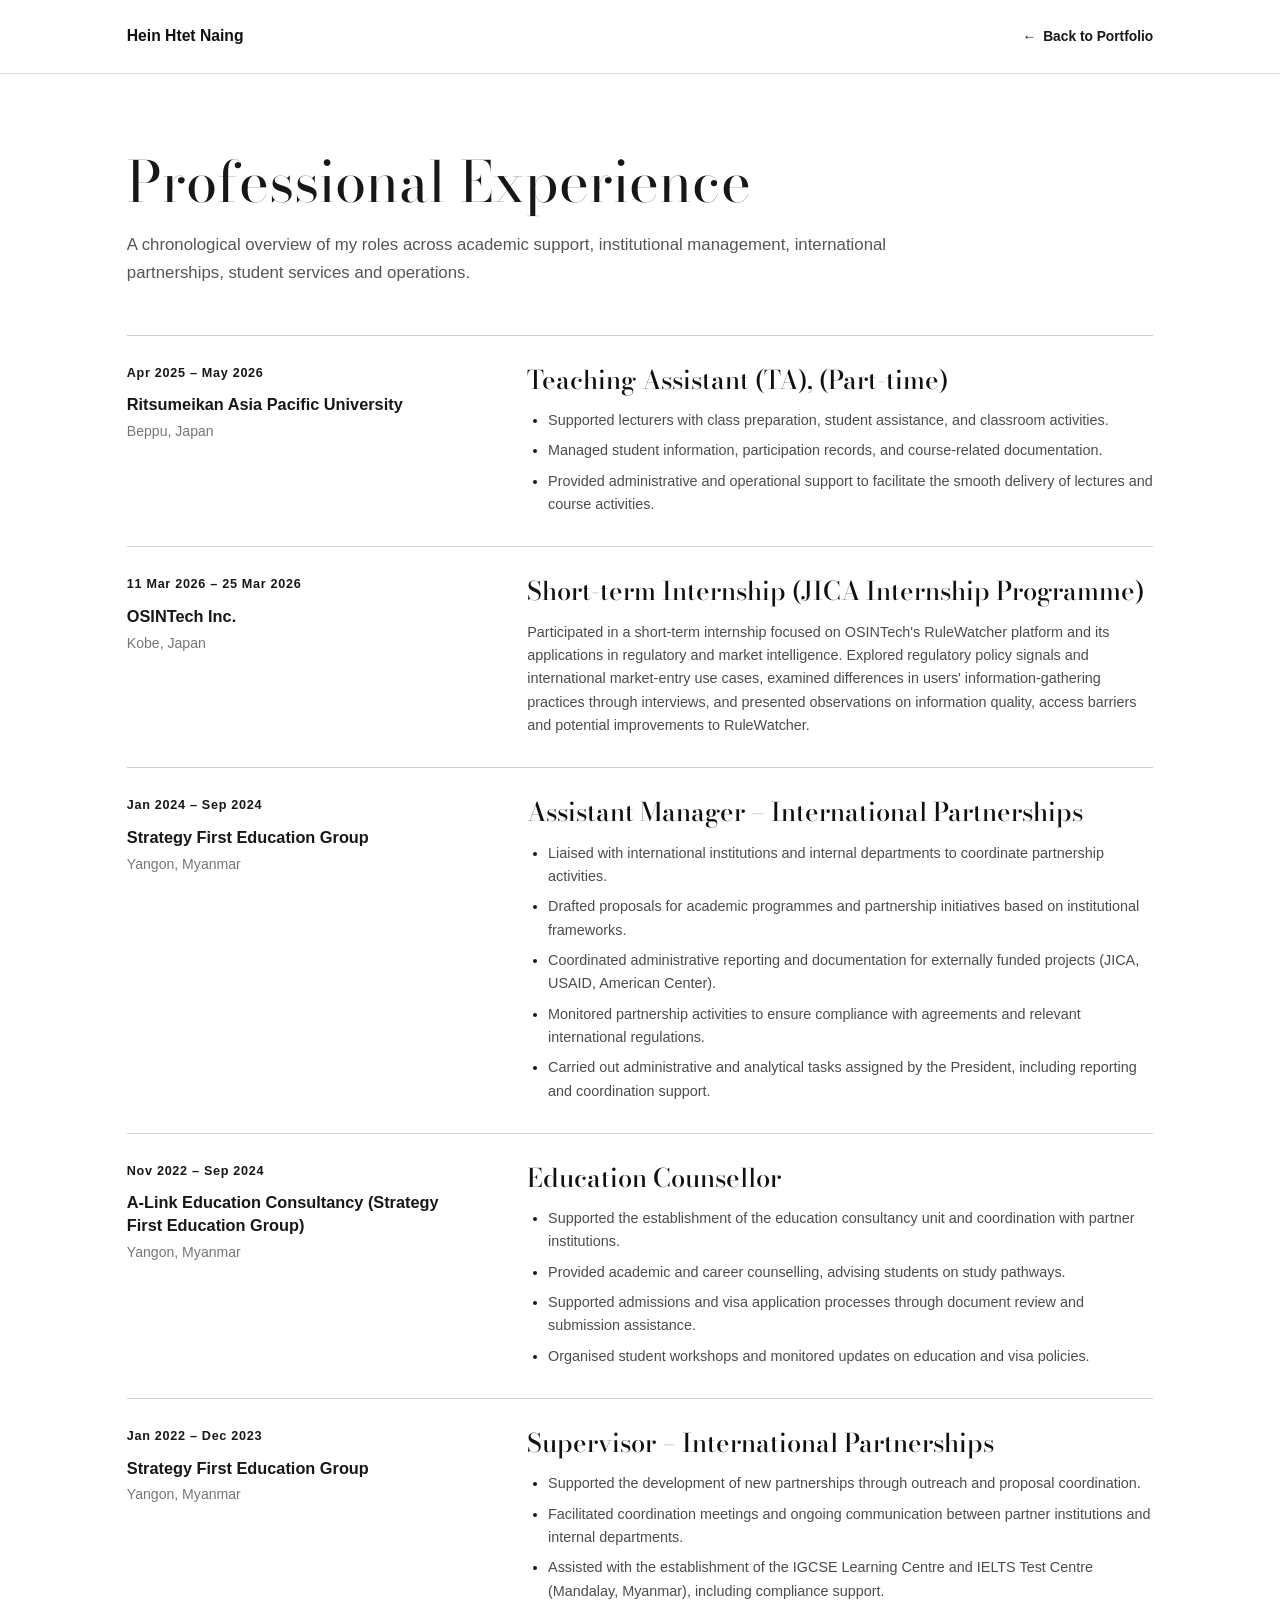
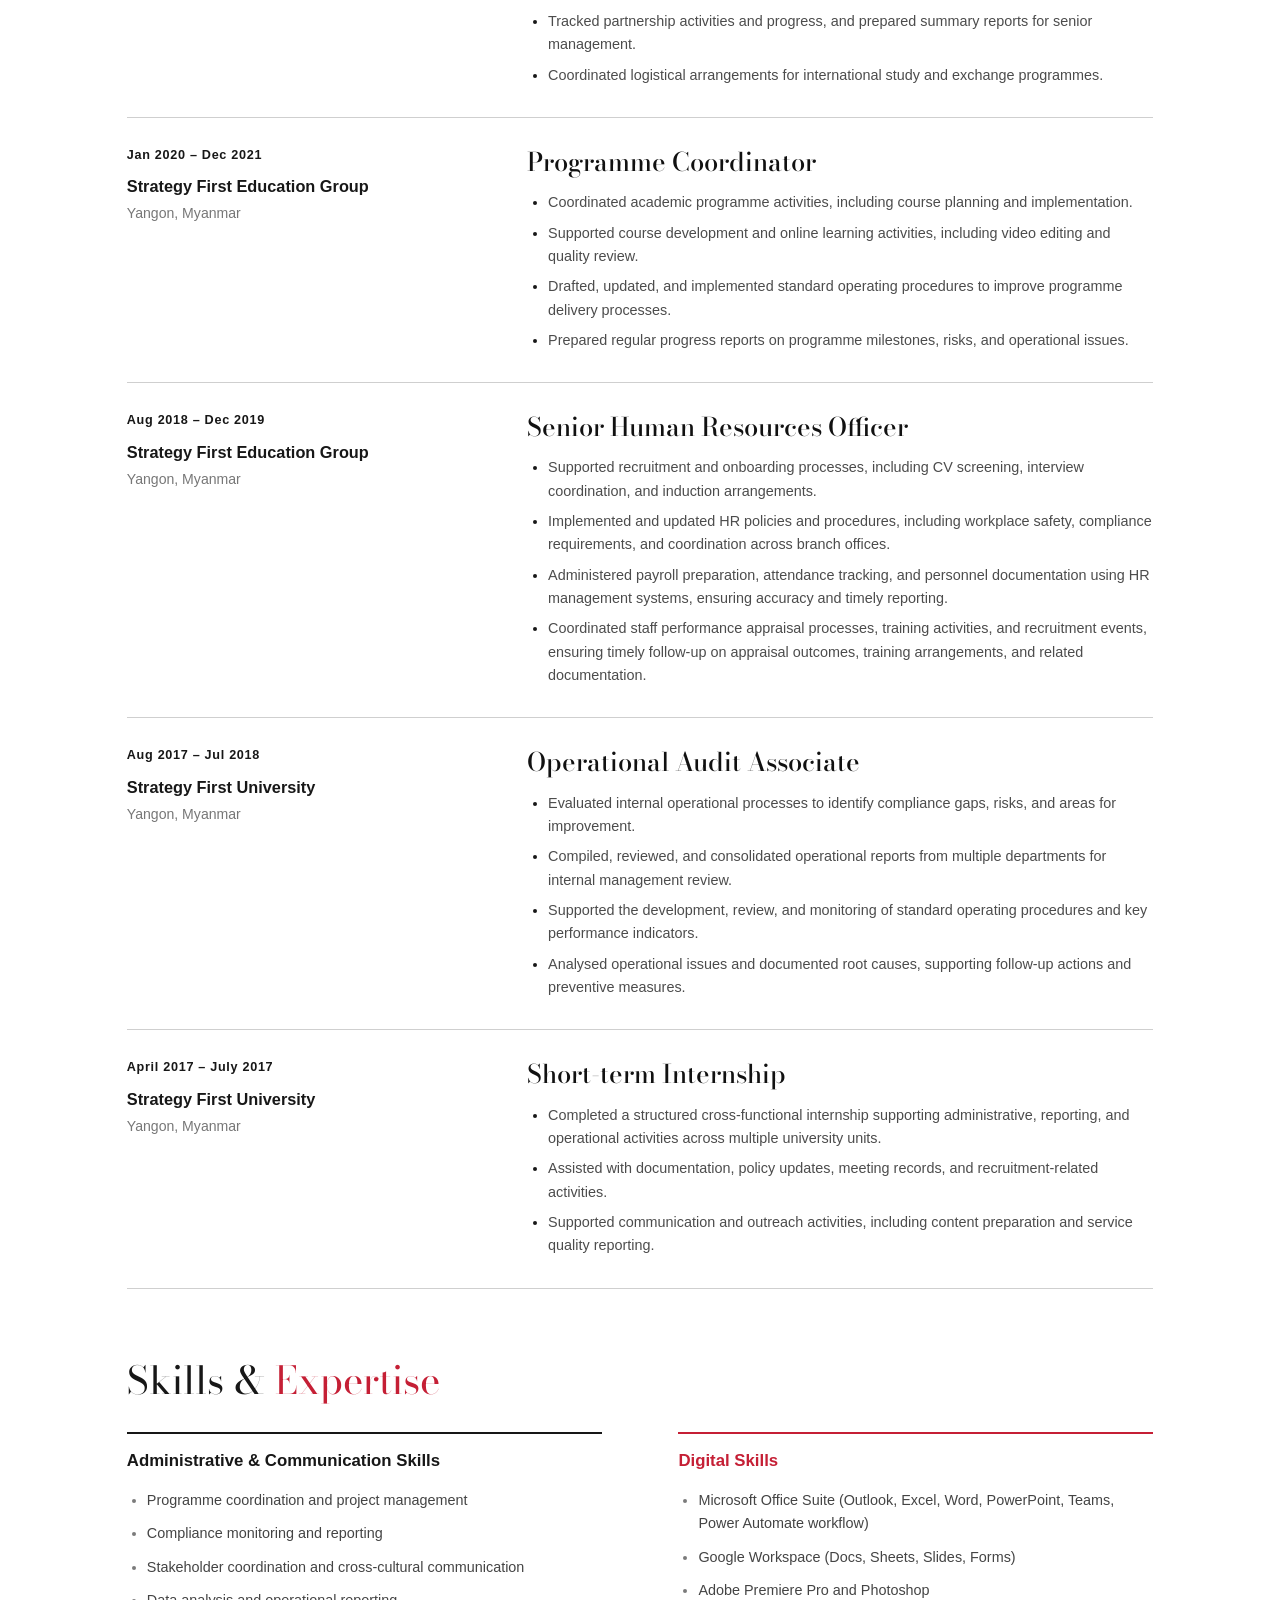
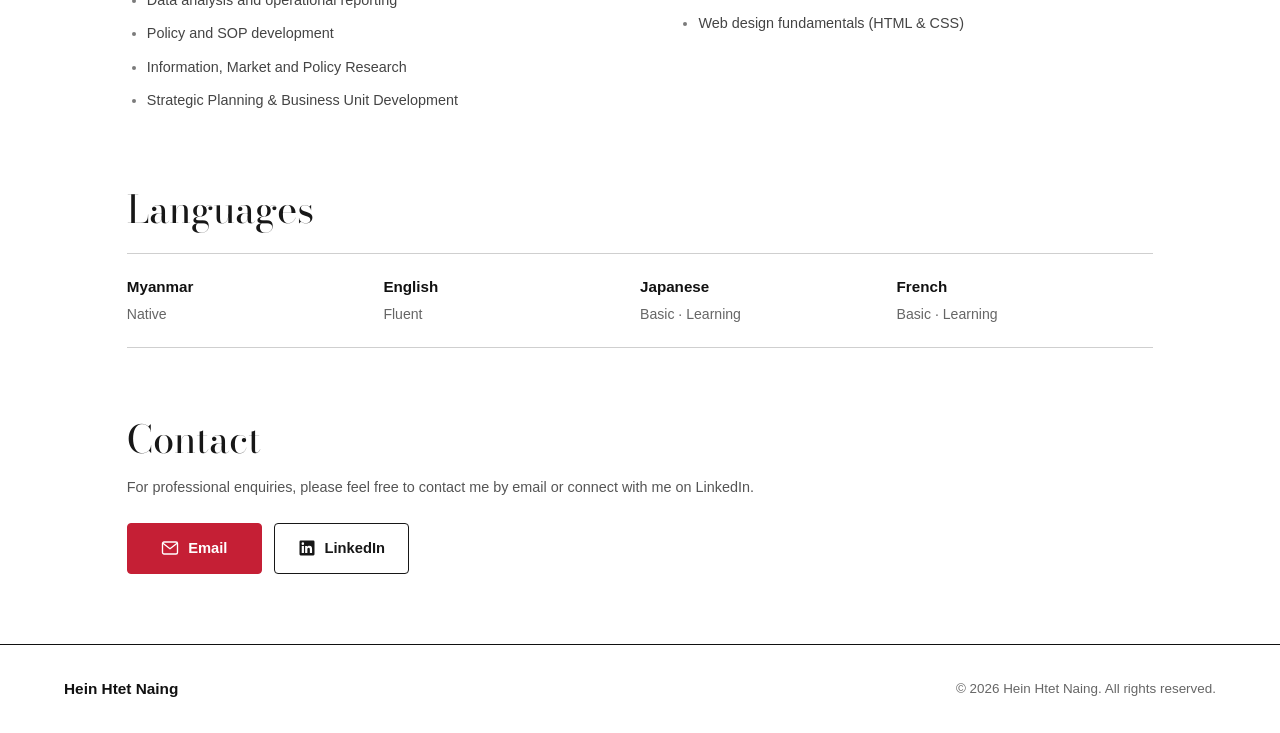
==== commit a472b00c: "Refresh consolidated stylesheet for consistent portfolio design" ====
--- a/experience.html
+++ b/experience.html
@@ -8,7 +8,7 @@
     <link rel="preconnect" href="https://fonts.googleapis.com">
     <link rel="preconnect" href="https://fonts.gstatic.com" crossorigin>
     <link href="https://fonts.googleapis.com/css2?family=Bodoni+Moda:wght@400;500;600&display=swap" rel="stylesheet">
-    <link rel="stylesheet" href="css/style.css?v=20261022-bwcrimson1">
+    <link rel="stylesheet" href="css/style.css?v=20261022-consistency4">
 </head>
 <body class="experience-standalone">
     <header class="experience-topbar">
--- a/css/style.css
+++ b/css/style.css
@@ -1494,35 +1494,37 @@
 }
 
 
-/* Black, White & Crimson Theme — layout-preserving update, Oct 2026.
-   Existing dimensions, grids, section order and interactivity remain unchanged. */
-:root{
- --white:#FFFFFF;--black:#171717;--grey:#505050;--red:#C51F35;
- --navy:#171717;--cyan:#C51F35;--green:#C51F35;
- --gold:#C51F35;--gold-dark:#9D1830;--light-border:#DEDEDE;
-}
-body{background:#FFFFFF;color:#171717}
-.content-section,.page-content,.Intro,.dark-section{background:#FFFFFF;color:#171717}
-.focus-section,.languages-section,.contact-section{background:#FFFFFF!important;color:#171717!important}
-.focus-section::before,.languages-section::before,.contact-section::before{background:#FFFFFF!important}
-.focus-section::after,.languages-section::after,.contact-section::after{background:#DEDEDE!important}
+/* DESIGN SYSTEM — Black / White / Crimson, consolidated October 2026
+   Preserves existing component structure, page geometry, and full-screen intro. */
+:root {
+ --white:#FFFFFF; --black:#171717; --grey:#505050; --red:#C51F35;
+ --navy:#171717; --cyan:#C51F35; --green:#C51F35;
+ --gold:#C51F35; --gold-dark:#9D1830; --light-border:#DEDEDE;
+}
+body,.page-content,.Intro,.content-section,.dark-section{background:#FFFFFF;color:#171717}
+.focus-section,.languages-section,.contact-section{background:#FFFFFF;color:#171717}
+.focus-section::before,.languages-section::before,.contact-section::before{background:#FFFFFF}
+.focus-section::after,.languages-section::after,.contact-section::after{background:#DEDEDE}
 .focus-section h2,.languages-section h2,.contact-section h2,
-.focus-item h3,.language-cell h3{color:#171717!important}
+.focus-item h3,.language-cell h3{color:#171717}
+.focus-title-accent,.languages-title-accent,.contact-title-accent,.language-glyph{color:#C51F35}
 .focus-introduction,.languages-introduction,.contact-intro{color:#333333!important}
 .focus-item p{color:#424242!important}
 .language-level{color:#505050!important}
 .language-cell{border-color:#DEDEDE}
-.language-glyph,.focus-title-accent,.languages-title-accent,.contact-title-accent{color:#C51F35}
-.contact-primary,.contact-method{color:#171717!important;border-color:#DEDEDE!important}
-.contact-primary-address,.contact-method-value{color:#171717!important}
-.contact-primary .contact-method-label{color:#505050!important}
-.contact-method-label,.contact-link-arrow{color:#C51F35!important}
-.contact-primary:hover .contact-primary-address,.contact-method:hover .contact-method-value{color:#9D1830!important}
-.site-footer{background:#FFFFFF!important;color:#171717!important;border-top:1px solid #DEDEDE!important}
-.footer-name{color:#171717!important}
-.footer-copyright{color:#505050!important}
-.site-footer a,.site-footer .footer-back-top{color:#C51F35!important}
-.site-footer .footer-back-top:hover{color:#9D1830!important}
+@media(max-width:1000px){.language-cell:nth-child(-n+2){border-bottom-color:#DEDEDE}}
+@media(max-width:460px){.language-cell{border-bottom-color:#DEDEDE}}
+.contact-primary,.contact-method{color:#171717;border-color:#DEDEDE}
+.contact-primary-address,.contact-method-value{color:#171717}
+.contact-primary .contact-method-label{color:#505050}
+.contact-method-label,.contact-link-arrow{color:#C51F35}
+.contact-primary:hover .contact-primary-address,.contact-method:hover .contact-method-value{color:#9D1830}
+.contact-section a:focus-visible{outline-color:#C51F35}
+.site-footer{background:#FFFFFF;color:#171717;border-top:1px solid #DEDEDE}
+.footer-name{color:#171717}
+.footer-copyright{color:#505050}
+.site-footer a,.site-footer .footer-back-top{color:#C51F35}
+.site-footer .footer-back-top:hover{color:#9D1830}
 .Intro-interests [class^="interest-"]{border-bottom-color:#C51F35}
 .Intro-button-primary{background:#C51F35;border-color:#C51F35;color:#FFFFFF}
 .Intro-button-secondary{background:#FFFFFF;border-color:#C51F35;color:#C51F35}
@@ -1532,7 +1534,7 @@
 .credential-item{border-color:#DEDEDE}
 .credential-item::before{background:#C51F35}
 .credential-item:hover{background:#FFF8F9;border-color:#C51F35}
-.language-stars .star-filled{color:#C51F35}
+.language-stars .star-filled,.star-filled{color:#C51F35}
 .language-stars .star-empty{color:#707070}
 .experience-tag{border-color:#DEDEDE}
 .floating-nav{background:#FFFFFF;border-color:#DEDEDE}
@@ -1541,5 +1543,40 @@
 .experience-standalone .experience-contact-links a:first-child{background:#C51F35;border-color:#C51F35;color:#FFFFFF}
 .experience-standalone .experience-contact-links a:first-child:hover{background:#9D1830;color:#FFFFFF}
 .experience-standalone .site-footer{background:#FFFFFF;color:#171717}
-/* Strong dark text against white. Red is reserved for headings' accents, labels,
-   interactive elements, and short emphasis—not long paragraphs. */
+/* Shared secondary-page rhythm. No rules here target the introduction. */
+@media screen {
+ .page-content .content-section{
+   padding-top:clamp(42px,5vw,72px);
+   padding-bottom:clamp(44px,5.2vw,76px);
+ }
+ .page-content .content-section h2{
+   font-size:clamp(2.35rem,3.75vw,3.9rem);
+   line-height:1.12;
+ }
+ .page-content .content-section p,
+ .page-content .experience-responsibilities{
+   font-size:clamp(.9rem,.99vw,.96rem);
+   line-height:1.62;
+ }
+ .page-content .focus-item h3,
+ .page-content .experience-detail h4{
+   font-size:clamp(1rem,1.22vw,1.16rem);
+ }
+ .page-content .contact-intro{
+   font-size:clamp(1.23rem,1.7vw,1.6rem)!important;
+   line-height:1.5;
+ }
+ .experience-standalone .experience-detail-page p,
+ .experience-standalone .experience-detail-page li{
+   font-size:clamp(.9rem,.99vw,.96rem);
+   line-height:1.62;
+ }
+ .experience-standalone .experience-detail-page h2{
+   font-size:clamp(2rem,3vw,3rem);
+ }
+}
+@media screen and (max-width:768px){
+ .page-content .content-section{padding-top:42px;padding-bottom:48px}
+ .page-content .content-section h2{font-size:clamp(2.12rem,7.2vw,3.15rem)}
+}
+/* Specificity matches older section rules; avoid additional global overrides. */
